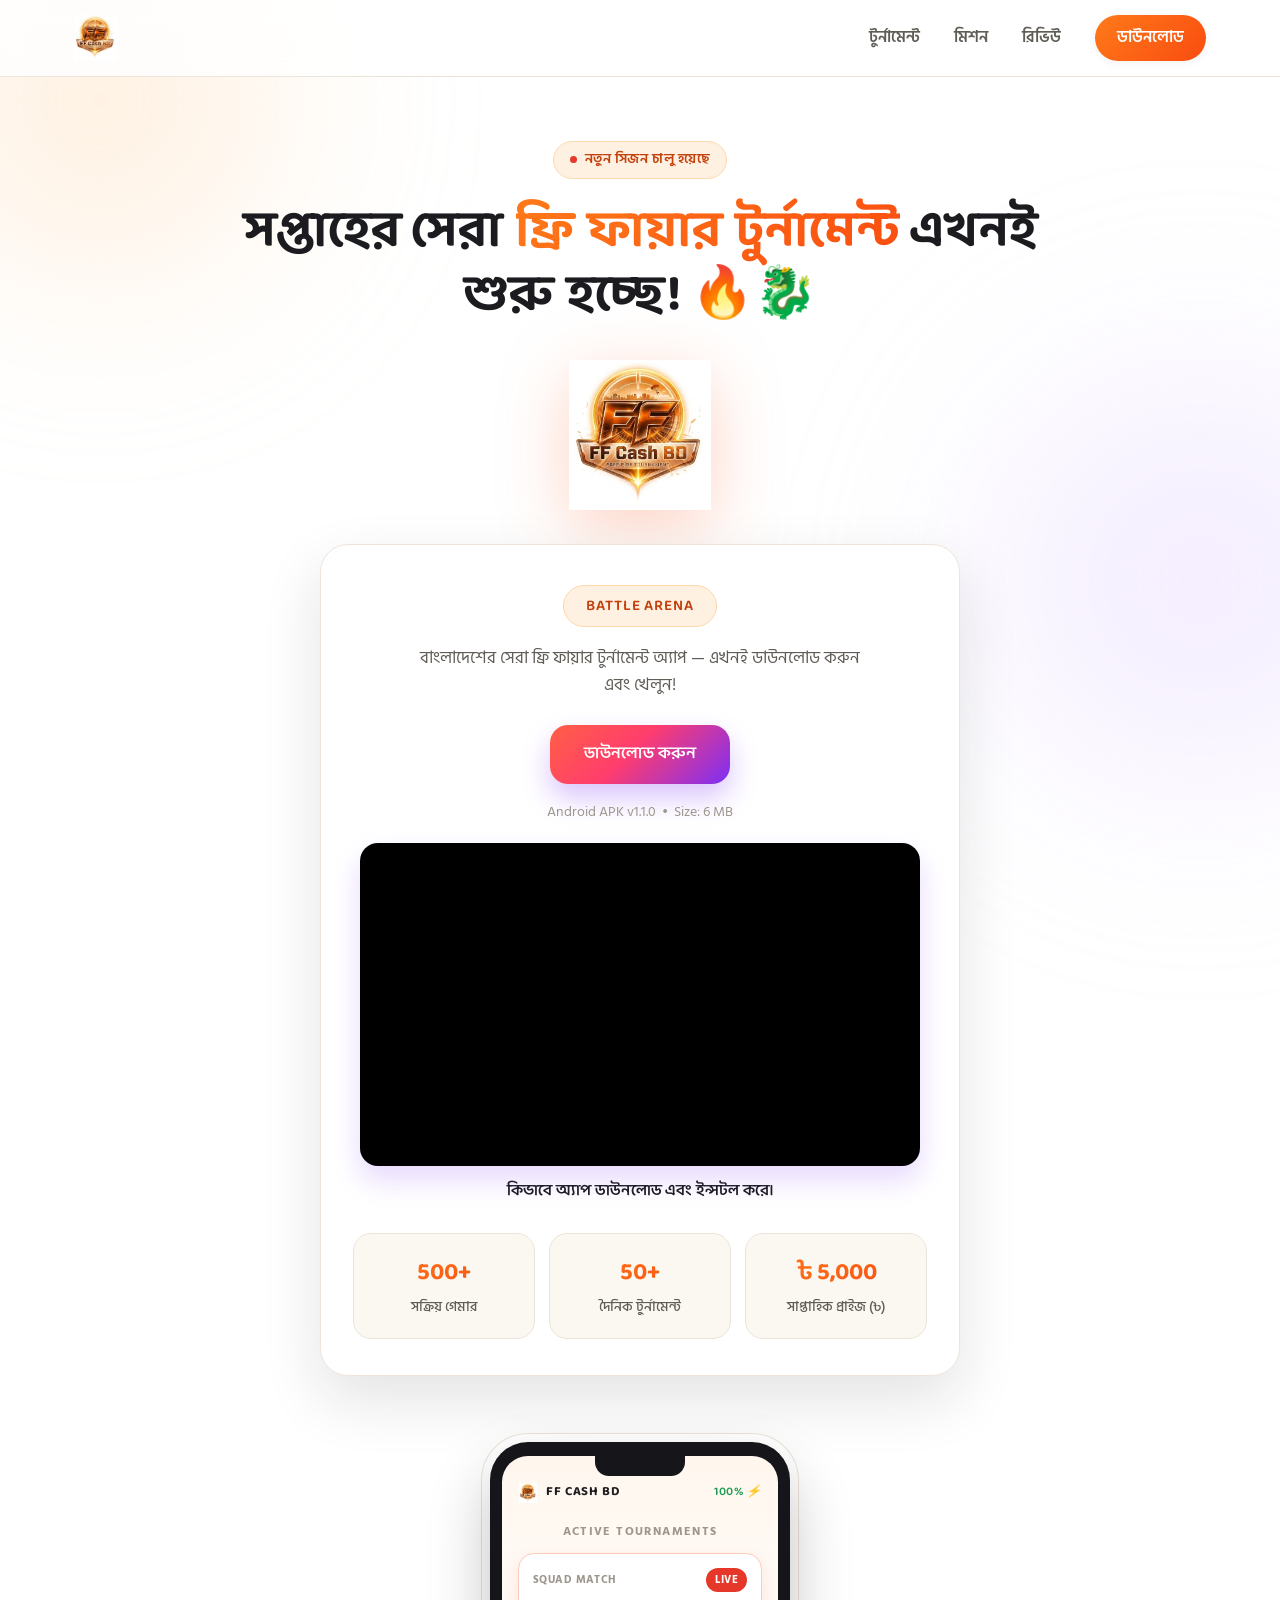
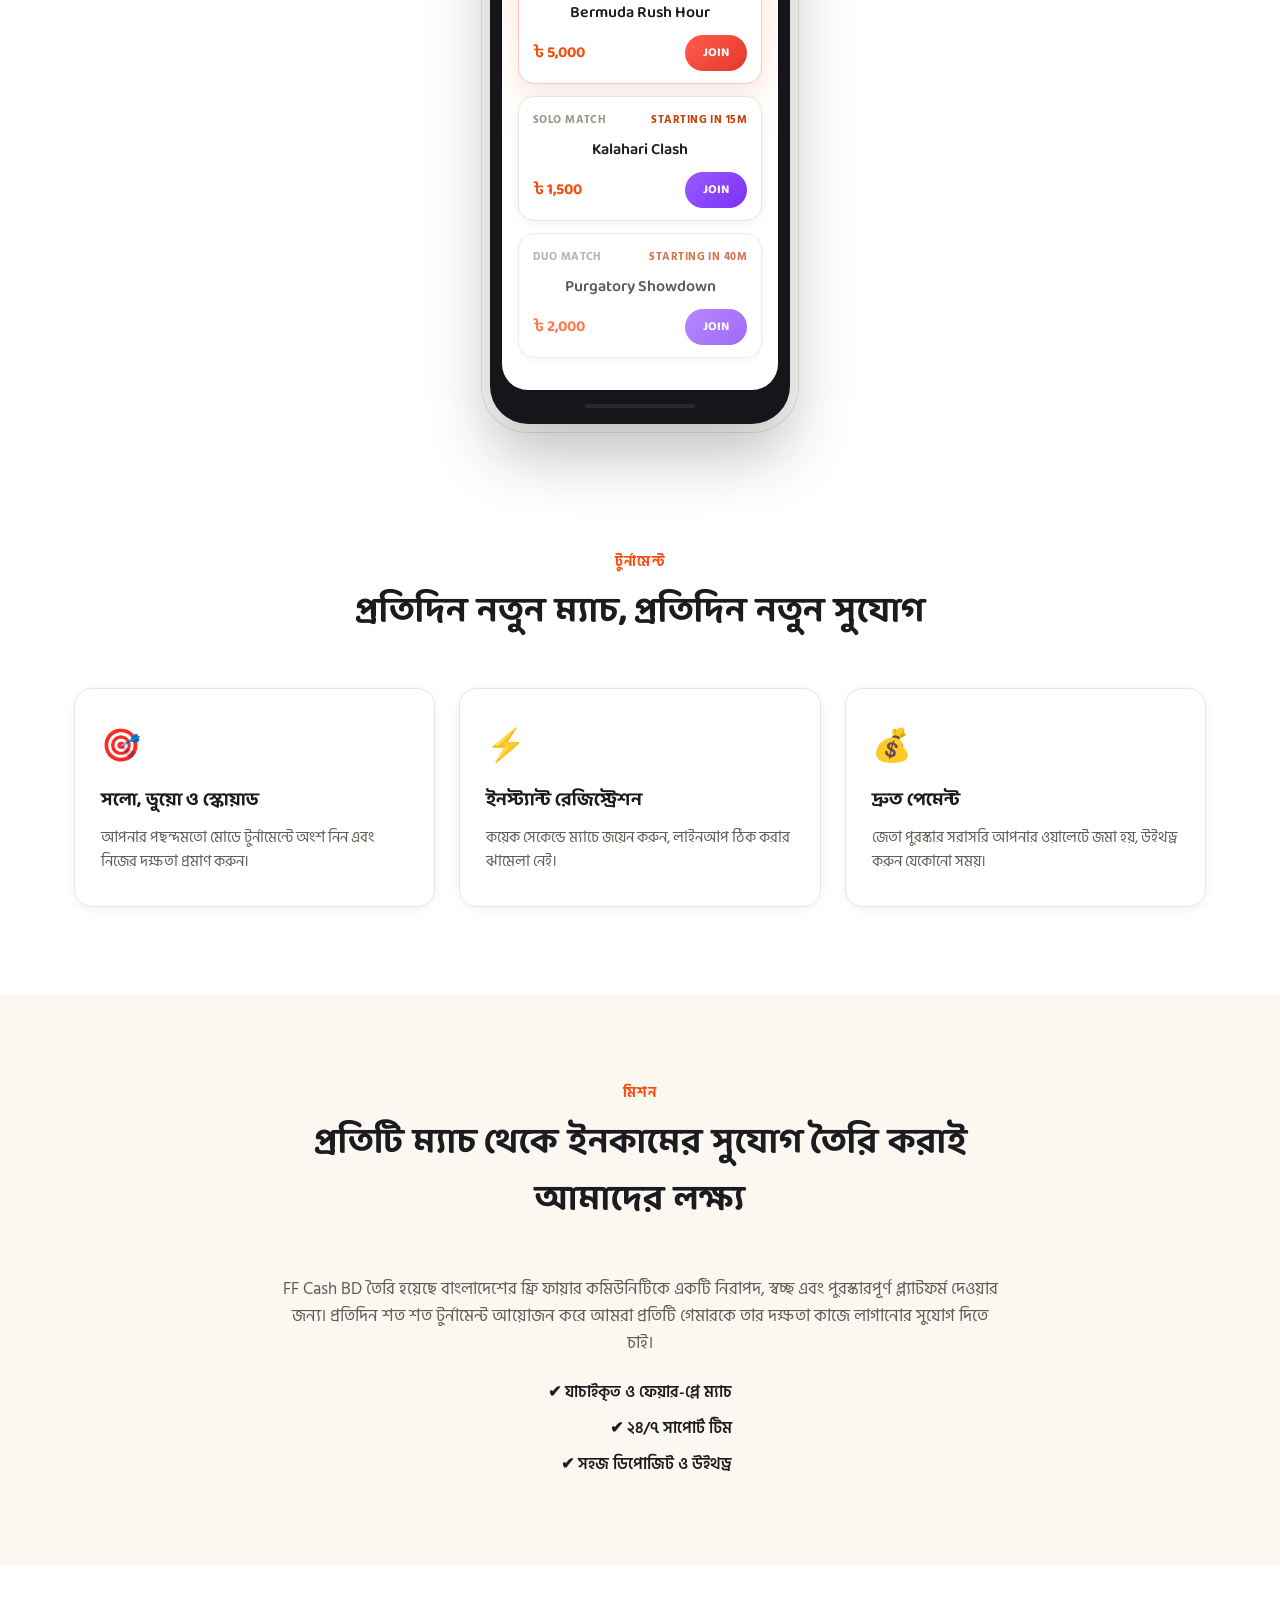
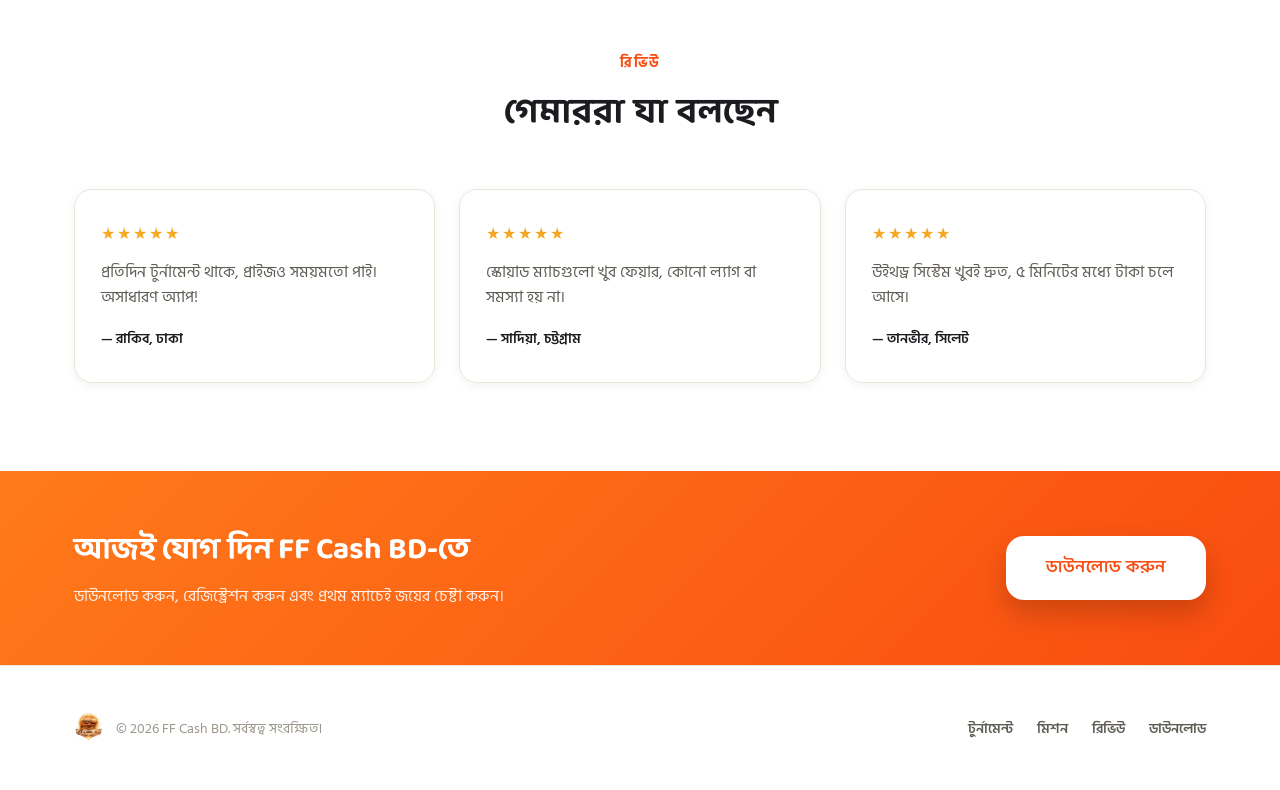
==== index.html @ da63310e "Text Edit.html" ====
<!DOCTYPE html>
<html lang="bn">
<head>
<meta charset="UTF-8">
<meta name="google-site-verification" content="4vV-IDZp1tij-gAdbcVoGgZsb4cz5sDtPAPfB9cniVU" />
<meta name="viewport" content="width=device-width, initial-scale=1.0">
<title>FF Cash BD — বাংলাদেশের সেরা ফ্রি ফায়ার টুর্নামেন্ট অ্যাপ</title>
<link rel="icon" type="image/png" href="assets/logo.png">
<link rel="preconnect" href="https://fonts.googleapis.com">
<link rel="preconnect" href="https://fonts.gstatic.com" crossorigin>
<link href="https://fonts.googleapis.com/css2?family=Baloo+Da+2:wght@500;600;700;800&family=Hind+Siliguri:wght@400;500;600;700&display=swap" rel="stylesheet">
<link rel="stylesheet" href="css/style.css">
</head>
<body>

<div class="bg-glow bg-glow--one" aria-hidden="true"></div>
<div class="bg-glow bg-glow--two" aria-hidden="true"></div>

<header class="topbar" id="topbar">
  <div class="container topbar__inner">
    <a href="#top" class="brand">
      <img src="assets/logo.png" alt="FF Cash BD" class="brand__logo">
    </a>
    <nav class="nav" id="nav">
      <a href="#tournaments">টুর্নামেন্ট</a>
      <a href="#mission">মিশন</a>
      <a href="#reviews">রিভিউ</a>
      <a href="#download" class="nav__cta">ডাউনলোড</a>
    </nav>
    <button class="nav-toggle" id="navToggle" aria-label="মেনু খুলুন" aria-expanded="false">
      <span></span><span></span><span></span>
    </button>
  </div>
</header>

<main id="top">

  <section class="hero" id="download">
    <div class="container hero__inner">

      <p class="hero__eyebrow" data-reveal>
        <span class="dot"></span> নতুন সিজন চালু হয়েছে
      </p>

      <h1 class="hero__title" data-reveal>
        সপ্তাহের সেরা <span class="hero__title-accent">ফ্রি ফায়ার টুর্নামেন্ট</span> এখনই শুরু হচ্ছে! <span class="hero__emoji">🔥🐉</span>
      </h1>

      <div class="hero__badge" data-reveal>
        <img src="assets/logo.png" alt="FF Cash BD লোগো" class="hero__logo-img">
      </div>

      <div class="panel" data-reveal>
        <span class="pill">BATTLE ARENA</span>

        <p class="panel__desc">
          বাংলাদেশের সেরা ফ্রি ফায়ার টুর্নামেন্ট অ্যাপ — এখনই ডাউনলোড করুন এবং খেলুন!
        </p>

        <div class="panel__actions">
          <a href="https://drive.usercontent.google.com/download?id=1YxsLt2ByOj4x9z3vLp5N_AjYodF7BhIC&export=download&confirm=t&uuid=4718a4e4-5a09-4995-98eb-5e61040ab45d" class="btn btn--primary" id="downloadBtn">
            <span>ডাউনলোড করুন</span>
          </a>
        </div>

        <p class="panel__meta">Android APK v1.1.0 &nbsp;•&nbsp; Size: 6 MB</p>

        <div class="video-embed" data-reveal>
          <div class="video-embed__frame">
            <iframe width="560" height="315" src="https://www.youtube.com/embed/FPsIouvYRio?si=17o-W5JmwryTpPdc" title="YouTube video player" frameborder="0" allow="accelerometer; autoplay; clipboard-write; encrypted-media; gyroscope; picture-in-picture; web-share" referrerpolicy="strict-origin-when-cross-origin" allowfullscreen></iframe>
          </div>
          <p class="video-embed__title">কিভাবে অ্যাপ ডাউনলোড এবং ইন্সটল করে।</p>
        </div>

        <div class="stats" id="stats">
          <div class="stat" data-count="500" data-suffix="+">
            <span class="stat__num">0</span>
            <span class="stat__label">সক্রিয় গেমার</span>
          </div>
          <div class="stat" data-count="50" data-suffix="+">
            <span class="stat__num">0</span>
            <span class="stat__label">দৈনিক টুর্নামেন্ট</span>
          </div>
          <div class="stat" data-count="5000" data-prefix="৳ ">
            <span class="stat__num">৳ 0</span>
            <span class="stat__label">সাপ্তাহিক প্রাইজ (৳)</span>
          </div>
        </div>
      </div>

      <div class="phone-wrap" data-reveal>
        <div class="phone">
          <div class="phone__notch"></div>
          <div class="phone__screen">
            <div class="phone__status">
              <img src="assets/logo.png" alt="" class="phone__status-logo">
              <span>FF CASH BD</span>
              <span class="phone__battery">100% <i>⚡</i></span>
            </div>

            <p class="phone__section-title">ACTIVE TOURNAMENTS</p>

            <div class="match-card match-card--live">
              <div class="match-card__top">
                <span class="tag">Squad Match</span>
                <span class="tag tag--live">LIVE</span>
              </div>
              <p class="match-card__name">Bermuda Rush Hour</p>
              <div class="match-card__bottom">
                <span class="prize">৳ 5,000</span>
                <button class="join join--red">JOIN</button>
              </div>
            </div>

            <div class="match-card">
              <div class="match-card__top">
                <span class="tag">Solo Match</span>
                <span class="tag tag--soon">Starting in 15m</span>
              </div>
              <p class="match-card__name">Kalahari Clash</p>
              <div class="match-card__bottom">
                <span class="prize">৳ 1,500</span>
                <button class="join join--purple">JOIN</button>
              </div>
            </div>

            <div class="match-card match-card--dim">
              <div class="match-card__top">
                <span class="tag">Duo Match</span>
                <span class="tag tag--soon">Starting in 40m</span>
              </div>
              <p class="match-card__name">Purgatory Showdown</p>
              <div class="match-card__bottom">
                <span class="prize">৳ 2,000</span>
                <button class="join join--purple">JOIN</button>
              </div>
            </div>
          </div>
          <div class="phone__home-bar"></div>
        </div>
      </div>

    </div>
  </section>

  <section class="section" id="tournaments">
    <div class="container">
      <p class="section__eyebrow">টুর্নামেন্ট</p>
      <h2 class="section__title">প্রতিদিন নতুন ম্যাচ, প্রতিদিন নতুন সুযোগ</h2>
      <div class="cards-grid">
        <div class="feature-card">
          <span class="feature-card__icon">🎯</span>
          <h3>সলো, ডুয়ো ও স্কোয়াড</h3>
          <p>আপনার পছন্দমতো মোডে টুর্নামেন্টে অংশ নিন এবং নিজের দক্ষতা প্রমাণ করুন।</p>
        </div>
        <div class="feature-card">
          <span class="feature-card__icon">⚡</span>
          <h3>ইনস্ট্যান্ট রেজিস্ট্রেশন</h3>
          <p>কয়েক সেকেন্ডে ম্যাচে জয়েন করুন, লাইনআপ ঠিক করার ঝামেলা নেই।</p>
        </div>
        <div class="feature-card">
          <span class="feature-card__icon">💰</span>
          <h3>দ্রুত পেমেন্ট</h3>
          <p>জেতা পুরস্কার সরাসরি আপনার ওয়ালেটে জমা হয়, উইথড্র করুন যেকোনো সময়।</p>
        </div>
      </div>
    </div>
  </section>

  <section class="section section--alt" id="mission">
    <div class="container mission">
      <div class="mission__text">
        <p class="section__eyebrow">মিশন</p>
        <h2 class="section__title">প্রতিটি ম্যাচ থেকে ইনকামের সুযোগ তৈরি করাই আমাদের লক্ষ্য</h2>
        <p class="mission__desc">
          FF Cash BD তৈরি হয়েছে বাংলাদেশের ফ্রি ফায়ার কমিউনিটিকে একটি নিরাপদ, স্বচ্ছ এবং পুরস্কারপূর্ণ প্ল্যাটফর্ম দেওয়ার জন্য।
          প্রতিদিন শত শত টুর্নামেন্ট আয়োজন করে আমরা প্রতিটি গেমারকে তার দক্ষতা কাজে লাগানোর সুযোগ দিতে চাই।
        </p>
        <ul class="mission__list">
          <li>✔ যাচাইকৃত ও ফেয়ার-প্লে ম্যাচ</li>
          <li>✔ ২৪/৭ সাপোর্ট টিম</li>
          <li>✔ সহজ ডিপোজিট ও উইথড্র</li>
        </ul>
      </div>
    </div>
  </section>

  <section class="section" id="reviews">
    <div class="container">
      <p class="section__eyebrow">রিভিউ</p>
      <h2 class="section__title">গেমাররা যা বলছেন</h2>
      <div class="cards-grid">
        <div class="review-card">
          <p class="review-card__stars">★★★★★</p>
          <p class="review-card__text">প্রতিদিন টুর্নামেন্ট থাকে, প্রাইজও সময়মতো পাই। অসাধারণ অ্যাপ!</p>
          <p class="review-card__name">— রাকিব, ঢাকা</p>
        </div>
        <div class="review-card">
          <p class="review-card__stars">★★★★★</p>
          <p class="review-card__text">স্কোয়াড ম্যাচগুলো খুব ফেয়ার, কোনো ল্যাগ বা সমস্যা হয় না।</p>
          <p class="review-card__name">— সাদিয়া, চট্টগ্রাম</p>
        </div>
        <div class="review-card">
          <p class="review-card__stars">★★★★★</p>
          <p class="review-card__text">উইথড্র সিস্টেম খুবই দ্রুত, ৫ মিনিটের মধ্যে টাকা চলে আসে।</p>
          <p class="review-card__name">— তানভীর, সিলেট</p>
        </div>
      </div>
    </div>
  </section>

  <section class="cta-band">
    <div class="container cta-band__inner">
      <div>
        <h2>আজই যোগ দিন FF Cash BD-তে</h2>
        <p>ডাউনলোড করুন, রেজিস্ট্রেশন করুন এবং প্রথম ম্যাচেই জয়ের চেষ্টা করুন।</p>
      </div>
      <a href="#" class="btn btn--primary btn--lg">ডাউনলোড করুন</a>
    </div>
  </section>

</main>

<footer class="footer">
  <div class="container footer__inner">
    <div class="footer__brand">
      <img src="assets/logo.png" alt="FF Cash BD" class="footer__logo">
      <p>© <span id="year"></span> FF Cash BD. সর্বস্বত্ব সংরক্ষিত।</p>
    </div>
    <nav class="footer__nav">
      <a href="#tournaments">টুর্নামেন্ট</a>
      <a href="#mission">মিশন</a>
      <a href="#reviews">রিভিউ</a>
      <a href="#download">ডাউনলোড</a>
    </nav>
  </div>
</footer>

<div class="toast" id="toast"></div>

<script src="js/script.js"></script>
</body>
</html>
---- css/style.css ----
/* =========================================================
   FF Cash BD — Landing Page
   Design tokens
========================================================= */
:root{
  --bg:            #FFFFFF;
  --bg-alt:        #FBF7F1;
  --panel:         #FFFFFF;
  --panel-border:  #ECE4D8;

  --ink:           #1C1B1F;
  --ink-soft:      #605C56;
  --ink-faint:     #9C968C;

  --flame-1:       #FF7A1A;
  --flame-2:       #F94C10;
  --grad-cta:      linear-gradient(135deg, #FF5F45 0%, #FF3D6E 45%, #7B2FF7 100%);
  --grad-flame:    linear-gradient(135deg, var(--flame-1), var(--flame-2));

  --amber-bg:      #FFF1E1;
  --amber-ink:     #C2410C;
  --amber-border:  #FFD7AC;

  --red:           #E5372A;
  --purple:        #7B2FF7;
  --green:         #1F9D55;

  --shadow-sm:     0 2px 10px rgba(28,27,31,0.06);
  --shadow-md:     0 12px 30px rgba(28,27,31,0.08);
  --shadow-lg:     0 24px 60px rgba(28,27,31,0.12);

  --radius-sm:     10px;
  --radius-md:     18px;
  --radius-lg:     28px;
  --radius-pill:   999px;

  --font-display:  'Baloo Da 2', 'Hind Siliguri', sans-serif;
  --font-body:     'Hind Siliguri', sans-serif;

  --container:     1180px;
}

*, *::before, *::after{ box-sizing:border-box; }
html{ scroll-behavior:smooth; }
body{
  margin:0;
  background:var(--bg);
  color:var(--ink);
  font-family:var(--font-body);
  line-height:1.6;
  -webkit-font-smoothing:antialiased;
  overflow-x:hidden;
}
img{ max-width:100%; display:block; }
a{ color:inherit; text-decoration:none; }
ul{ list-style:none; margin:0; padding:0; }
button{ font:inherit; cursor:pointer; border:none; background:none; }

.container{
  max-width:var(--container);
  margin:0 auto;
  padding:0 24px;
}

@media (prefers-reduced-motion: reduce){
  *{ animation-duration:0.01ms !important; animation-iteration-count:1 !important; transition-duration:0.01ms !important; scroll-behavior:auto !important; }
}

/* =========================================================
   Ambient glow blobs
========================================================= */
.bg-glow{
  position:fixed;
  border-radius:50%;
  filter:blur(90px);
  z-index:0;
  pointer-events:none;
  opacity:0.55;
}
.bg-glow--one{
  width:520px; height:520px;
  top:-160px; left:-160px;
  background:radial-gradient(circle, #FFD9B0 0%, rgba(255,217,176,0) 70%);
}
.bg-glow--two{
  width:600px; height:600px;
  top:280px; right:-220px;
  background:radial-gradient(circle, #E3D2FF 0%, rgba(227,210,255,0) 70%);
}

/* =========================================================
   Topbar
========================================================= */
.topbar{
  position:sticky;
  top:0;
  z-index:50;
  background:rgba(255,255,255,0.82);
  backdrop-filter:blur(14px);
  -webkit-backdrop-filter:blur(14px);
  border-bottom:1px solid var(--panel-border);
}
.topbar__inner{
  display:flex;
  align-items:center;
  justify-content:space-between;
  height:76px;
}
.brand{ display:flex; align-items:center; gap:10px; }
.brand__logo{ height:46px; width:auto; }

.nav{
  display:flex;
  align-items:center;
  gap:34px;
  font-weight:600;
  font-size:0.98rem;
}
.nav a{ color:var(--ink-soft); transition:color .2s ease; position:relative; }
.nav a:hover{ color:var(--ink); }
.nav__cta{
  color:#fff !important;
  background:var(--grad-flame);
  padding:10px 22px;
  border-radius:var(--radius-pill);
  box-shadow:var(--shadow-sm);
}
.nav__cta:hover{ filter:brightness(1.05); }

.nav-toggle{
  display:none;
  flex-direction:column;
  gap:5px;
  padding:8px;
}
.nav-toggle span{
  width:24px; height:2.5px;
  background:var(--ink);
  border-radius:2px;
  transition:transform .25s ease, opacity .25s ease;
}

/* =========================================================
   Hero
========================================================= */
.hero{
  position:relative;
  z-index:1;
  padding:64px 0 40px;
  text-align:center;
}
.hero__inner{ display:flex; flex-direction:column; align-items:center; }

.hero__eyebrow{
  display:inline-flex;
  align-items:center;
  gap:8px;
  font-weight:600;
  font-size:0.85rem;
  letter-spacing:0.04em;
  color:var(--amber-ink);
  background:var(--amber-bg);
  border:1px solid var(--amber-border);
  padding:7px 16px;
  border-radius:var(--radius-pill);
  margin:0 0 22px;
}
.hero__eyebrow .dot{
  width:7px; height:7px; border-radius:50%;
  background:var(--red);
  box-shadow:0 0 0 0 rgba(229,55,42,0.5);
  animation:pulseDot 1.8s infinite;
}
@keyframes pulseDot{
  0%{ box-shadow:0 0 0 0 rgba(229,55,42,0.45); }
  70%{ box-shadow:0 0 0 8px rgba(229,55,42,0); }
  100%{ box-shadow:0 0 0 0 rgba(229,55,42,0); }
}

.hero__title{
  font-family:var(--font-display);
  font-weight:700;
  font-size:clamp(1.9rem, 4.2vw, 3.15rem);
  line-height:1.28;
  max-width:880px;
  margin:0 0 30px;
  color:var(--ink);
}
.hero__title-accent{
  background:var(--grad-flame);
  -webkit-background-clip:text;
  background-clip:text;
  color:transparent;
}
.hero__emoji{ display:inline-block; }

.hero__badge{ margin-bottom:34px; }
.hero__logo-img{
  height:150px;
  width:150px;
  object-fit:contain;
  filter:drop-shadow(0 18px 34px rgba(249,76,16,0.25));
  animation:floatY 5s ease-in-out infinite;
}
@keyframes floatY{
  0%, 100%{ transform:translateY(0); }
  50%{ transform:translateY(-10px); }
}

/* Panel / Battle Arena card */
.panel{
  width:100%;
  max-width:640px;
  background:var(--panel);
  border:1px solid var(--panel-border);
  border-radius:var(--radius-lg);
  box-shadow:var(--shadow-lg);
  padding:40px 32px 36px;
  margin-bottom:56px;
}
.pill{
  display:inline-block;
  font-family:var(--font-display);
  font-weight:600;
  font-size:0.95rem;
  letter-spacing:0.06em;
  color:var(--amber-ink);
  background:var(--amber-bg);
  border:1px solid var(--amber-border);
  padding:8px 22px;
  border-radius:var(--radius-pill);
  margin-bottom:18px;
}
.panel__desc{
  font-size:1.05rem;
  color:var(--ink-soft);
  max-width:460px;
  margin:0 auto 26px;
}
.panel__actions{
  display:flex;
  gap:14px;
  justify-content:center;
  flex-wrap:wrap;
  margin-bottom:16px;
}
.btn{
  display:inline-flex;
  align-items:center;
  justify-content:center;
  font-family:var(--font-display);
  font-weight:600;
  font-size:1.05rem;
  padding:16px 34px;
  border-radius:var(--radius-md);
  transition:transform .18s ease, box-shadow .18s ease, filter .18s ease;
}
.btn--primary{
  color:#fff;
  background:var(--grad-cta);
  box-shadow:0 14px 28px rgba(123,47,247,0.28);
}
.btn--primary:hover{ transform:translateY(-2px); filter:brightness(1.04); }
.btn--ghost{
  color:var(--ink);
  background:var(--bg-alt);
  border:1px solid var(--panel-border);
}
.btn--ghost:hover{ background:#F3ECE1; transform:translateY(-2px); }
.btn--lg{ padding:18px 40px; font-size:1.1rem; }

.panel__meta{
  font-size:0.9rem;
  color:var(--ink-faint);
  margin:0 0 20px;
}

.video-embed{
  margin:0 0 30px;
}
.video-embed__frame{
  position:relative;
  width:100%;
  max-width:560px;
  margin:0 auto;
  padding-top:56.25%; /* 16:9 aspect ratio */
  border-radius:var(--radius-md);
  overflow:hidden;
  box-shadow:0 14px 28px rgba(123,47,247,0.18);
  background:#000;
}
.video-embed__frame iframe{
  position:absolute;
  top:0;
  left:0;
  width:100%;
  height:100%;
  border:0;
}
.video-embed__title{
  margin:12px 0 0;
  font-family:var(--font-display);
  font-weight:600;
  font-size:1rem;
  color:var(--ink);
  text-align:center;
}

.stats{
  display:grid;
  grid-template-columns:repeat(3, 1fr);
  gap:14px;
}
.stat{
  background:var(--bg-alt);
  border:1px solid var(--panel-border);
  border-radius:var(--radius-md);
  padding:20px 10px;
}
.stat__num{
  display:block;
  font-family:var(--font-display);
  font-weight:700;
  font-size:1.5rem;
  background:var(--grad-flame);
  -webkit-background-clip:text;
  background-clip:text;
  color:transparent;
}
.stat__label{
  display:block;
  margin-top:4px;
  font-size:0.85rem;
  color:var(--ink-soft);
  font-weight:500;
}

/* =========================================================
   Phone mockup
========================================================= */
.phone-wrap{ position:relative; padding-top:10px; }
.phone{
  position:relative;
  width:300px;
  background:#16151A;
  border-radius:38px;
  padding:14px 12px;
  box-shadow:0 30px 60px rgba(28,27,31,0.28), 0 0 0 8px #fff, 0 0 0 9px var(--panel-border);
  animation:floatY 6s ease-in-out infinite;
}
.phone__notch{
  width:90px; height:20px;
  background:#16151A;
  border-radius:0 0 14px 14px;
  margin:0 auto -20px;
  position:relative;
  z-index:2;
}
.phone__screen{
  background:linear-gradient(180deg, #FFF7EE 0%, #FFFFFF 55%);
  border-radius:26px;
  padding:26px 16px 20px;
  min-height:420px;
}
.phone__status{
  display:flex;
  align-items:center;
  gap:8px;
  font-family:var(--font-display);
  font-weight:700;
  font-size:0.8rem;
  letter-spacing:0.05em;
  color:var(--ink);
  margin-bottom:20px;
}
.phone__status-logo{ height:20px; width:20px; object-fit:contain; }
.phone__battery{ margin-left:auto; font-weight:600; color:var(--green); font-size:0.75rem; }

.phone__section-title{
  font-size:0.72rem;
  font-weight:700;
  letter-spacing:0.12em;
  color:var(--ink-faint);
  margin:0 0 12px;
}

.match-card{
  background:#fff;
  border:1px solid var(--panel-border);
  border-radius:16px;
  padding:14px 14px 12px;
  margin-bottom:12px;
  box-shadow:var(--shadow-sm);
}
.match-card--live{ border-color:#FFC9BE; box-shadow:0 8px 20px rgba(229,55,42,0.12); }
.match-card--dim{ opacity:0.72; }

.match-card__top{
  display:flex;
  align-items:center;
  justify-content:space-between;
  margin-bottom:8px;
}
.tag{
  font-size:0.68rem;
  font-weight:700;
  color:var(--ink-faint);
  text-transform:uppercase;
  letter-spacing:0.04em;
}
.tag--live{
  color:#fff;
  background:var(--red);
  padding:3px 9px;
  border-radius:var(--radius-pill);
  animation:pulseDot 1.8s infinite;
}
.tag--soon{ color:var(--amber-ink); }

.match-card__name{
  font-family:var(--font-display);
  font-weight:600;
  font-size:1rem;
  margin:0 0 10px;
  color:var(--ink);
}
.match-card__bottom{
  display:flex;
  align-items:center;
  justify-content:space-between;
}
.prize{
  font-family:var(--font-display);
  font-weight:700;
  color:var(--flame-2);
  font-size:0.98rem;
}
.join{
  font-family:var(--font-display);
  font-weight:700;
  font-size:0.78rem;
  color:#fff;
  padding:8px 18px;
  border-radius:var(--radius-pill);
  transition:transform .15s ease;
}
.join--red{ background:linear-gradient(135deg,#FF5C4D,#E5372A); }
.join--purple{ background:linear-gradient(135deg,#9A5CFF,#7B2FF7); }
.join:hover{ transform:scale(1.05); }
.join:active{ transform:scale(0.96); }

.phone__home-bar{
  width:110px; height:4px;
  background:#2A2930;
  border-radius:2px;
  margin:14px auto 2px;
}

/* =========================================================
   Sections
========================================================= */
.section{ position:relative; z-index:1; padding:88px 0; }
.section--alt{ background:var(--bg-alt); }
.section__eyebrow{
  font-weight:700;
  font-size:0.85rem;
  letter-spacing:0.1em;
  text-transform:uppercase;
  color:var(--flame-2);
  margin:0 0 10px;
  text-align:center;
}
.section__title{
  font-family:var(--font-display);
  font-weight:700;
  font-size:clamp(1.5rem, 3vw, 2.2rem);
  text-align:center;
  max-width:760px;
  margin:0 auto 48px;
  color:var(--ink);
}

.cards-grid{
  display:grid;
  grid-template-columns:repeat(3, 1fr);
  gap:24px;
}
.feature-card, .review-card{
  background:var(--panel);
  border:1px solid var(--panel-border);
  border-radius:var(--radius-md);
  padding:32px 26px;
  box-shadow:var(--shadow-sm);
  transition:transform .2s ease, box-shadow .2s ease;
}
.feature-card:hover, .review-card:hover{
  transform:translateY(-4px);
  box-shadow:var(--shadow-md);
}
.feature-card__icon{ font-size:2rem; display:block; margin-bottom:14px; }
.feature-card h3{
  font-family:var(--font-display);
  font-size:1.15rem;
  margin:0 0 10px;
}
.feature-card p{ color:var(--ink-soft); margin:0; font-size:0.95rem; }

.review-card__stars{ color:#F5A623; letter-spacing:2px; margin:0 0 12px; }
.review-card__text{ color:var(--ink-soft); margin:0 0 16px; }
.review-card__name{ font-weight:600; margin:0; font-size:0.9rem; }

/* Mission */
.mission{ display:flex; justify-content:center; }
.mission__text{ max-width:720px; text-align:center; }
.mission__desc{ color:var(--ink-soft); font-size:1.05rem; margin-bottom:24px; }
.mission__list{
  display:inline-flex;
  flex-direction:column;
  gap:10px;
  text-align:right;
  font-weight:600;
  color:var(--ink);
}

/* CTA band */
.cta-band{
  position:relative; z-index:1;
  background:var(--grad-flame);
  padding:56px 0;
}
.cta-band__inner{
  display:flex;
  align-items:center;
  justify-content:space-between;
  gap:24px;
  flex-wrap:wrap;
}
.cta-band h2{
  font-family:var(--font-display);
  color:#fff;
  font-size:clamp(1.3rem, 2.6vw, 1.9rem);
  margin:0 0 8px;
}
.cta-band p{ color:rgba(255,255,255,0.9); margin:0; }
.cta-band .btn--primary{
  background:#fff;
  color:var(--flame-2);
  box-shadow:0 14px 28px rgba(0,0,0,0.18);
}
.cta-band .btn--primary:hover{ filter:none; background:#FFF6EE; }

/* Footer */
.footer{
  position:relative; z-index:1;
  padding:36px 0;
  border-top:1px solid var(--panel-border);
}
.footer__inner{
  display:flex;
  align-items:center;
  justify-content:space-between;
  gap:20px;
  flex-wrap:wrap;
}
.footer__brand{ display:flex; align-items:center; gap:12px; color:var(--ink-faint); font-size:0.9rem; }
.footer__logo{ height:32px; }
.footer__nav{ display:flex; gap:24px; font-weight:600; font-size:0.9rem; }
.footer__nav a{ color:var(--ink-soft); }
.footer__nav a:hover{ color:var(--ink); }

/* Toast */
.toast{
  position:fixed;
  left:50%;
  bottom:28px;
  transform:translate(-50%, 20px);
  background:var(--ink);
  color:#fff;
  padding:13px 24px;
  border-radius:var(--radius-pill);
  font-weight:600;
  font-size:0.92rem;
  opacity:0;
  pointer-events:none;
  transition:opacity .25s ease, transform .25s ease;
  z-index:100;
  box-shadow:var(--shadow-lg);
}
.toast.is-visible{ opacity:1; transform:translate(-50%, 0); }

/* Reveal-on-scroll */
[data-reveal]{
  opacity:0;
  transform:translateY(18px);
  transition:opacity .6s ease, transform .6s ease;
}
[data-reveal].is-visible{ opacity:1; transform:translateY(0); }

/* =========================================================
   Responsive
========================================================= */
@media (max-width: 900px){
  .cards-grid{ grid-template-columns:1fr; }
}

@media (max-width: 760px){
  .nav{
    position:absolute;
    top:76px; left:0; right:0;
    background:#fff;
    border-bottom:1px solid var(--panel-border);
    flex-direction:column;
    align-items:flex-start;
    gap:0;
    padding:8px 24px 18px;
    box-shadow:var(--shadow-md);
    transform:translateY(-8px);
    opacity:0;
    pointer-events:none;
    transition:opacity .2s ease, transform .2s ease;
  }
  .nav.is-open{ transform:translateY(0); opacity:1; pointer-events:auto; }
  .nav a{ width:100%; padding:12px 0; border-bottom:1px solid #F2EDE4; }
  .nav a:last-child{ border-bottom:none; }
  .nav__cta{ text-align:center; margin-top:8px; }
  .nav-toggle{ display:flex; }

  .hero{ padding:40px 0 24px; }
  .panel{ padding:30px 20px 26px; }
  .stats{ grid-template-columns:1fr; }
  .phone{ width:260px; }
  .cta-band__inner{ text-align:center; justify-content:center; }
}
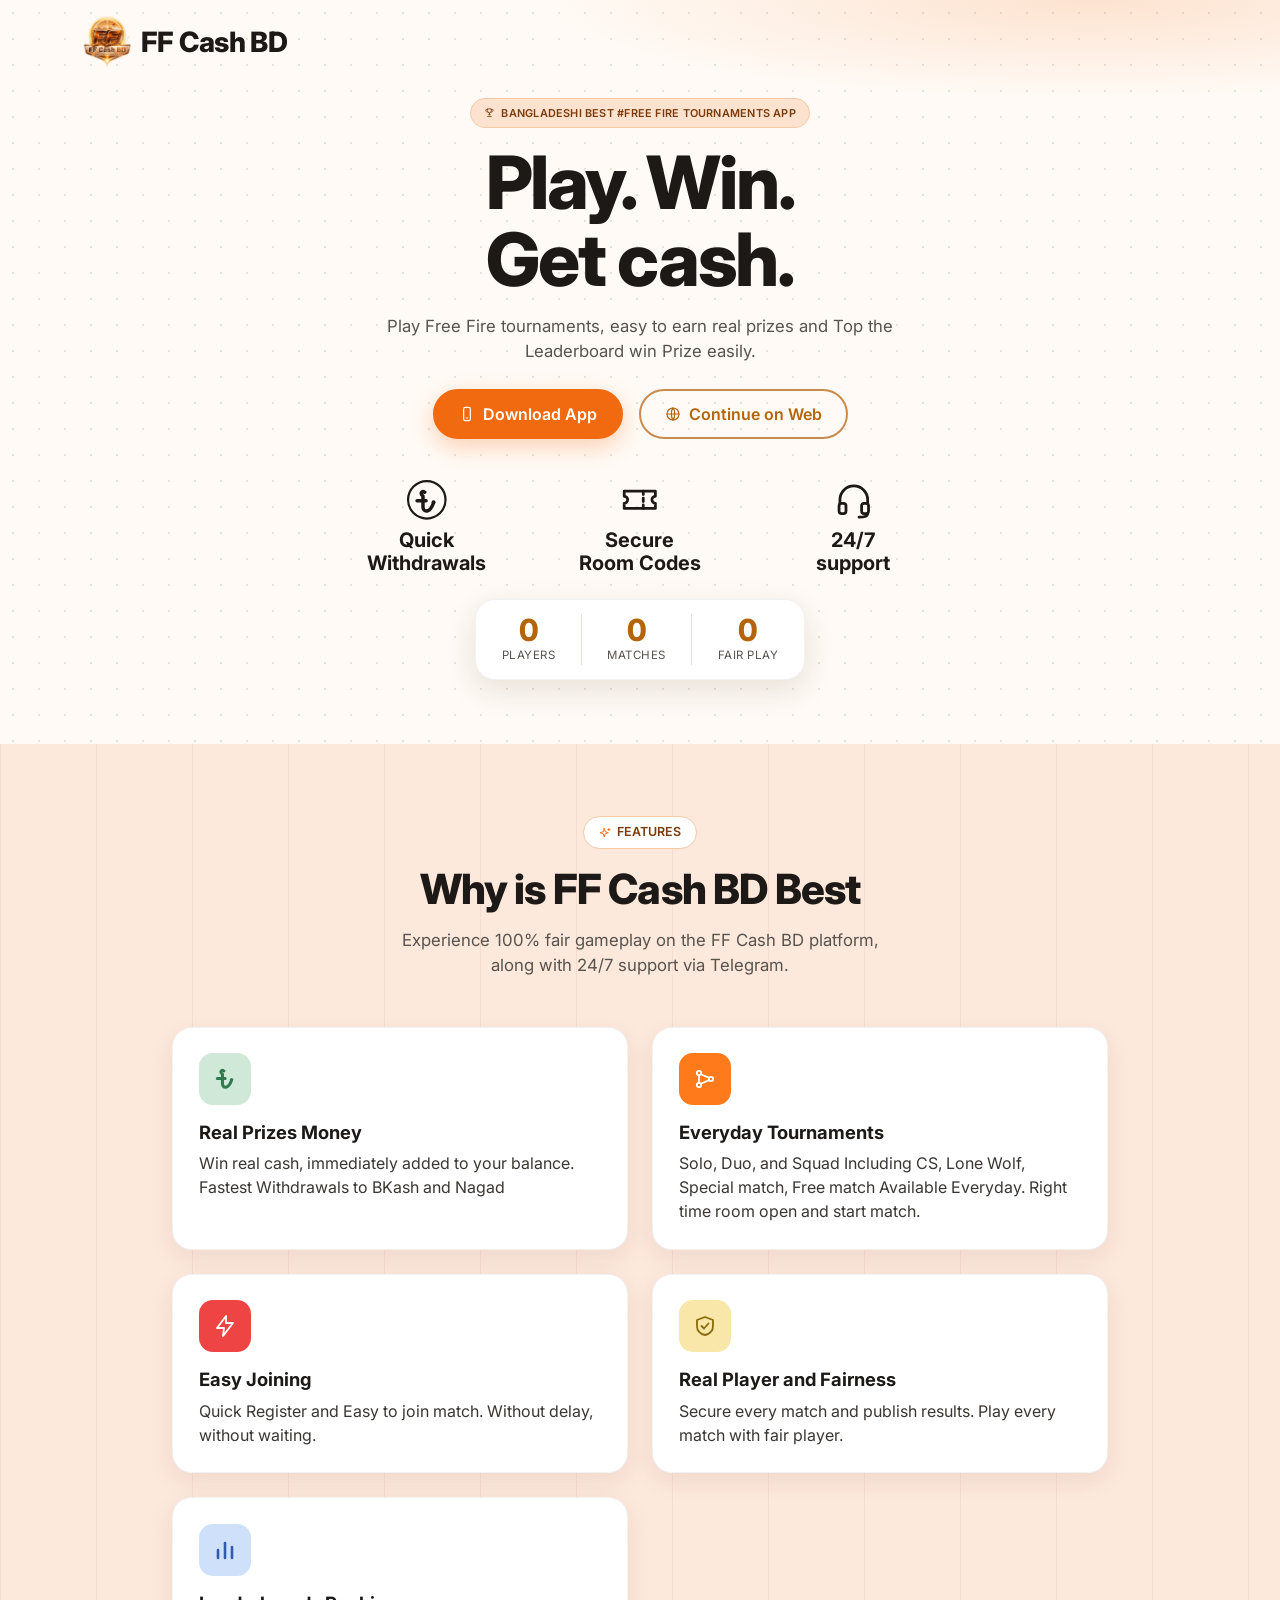
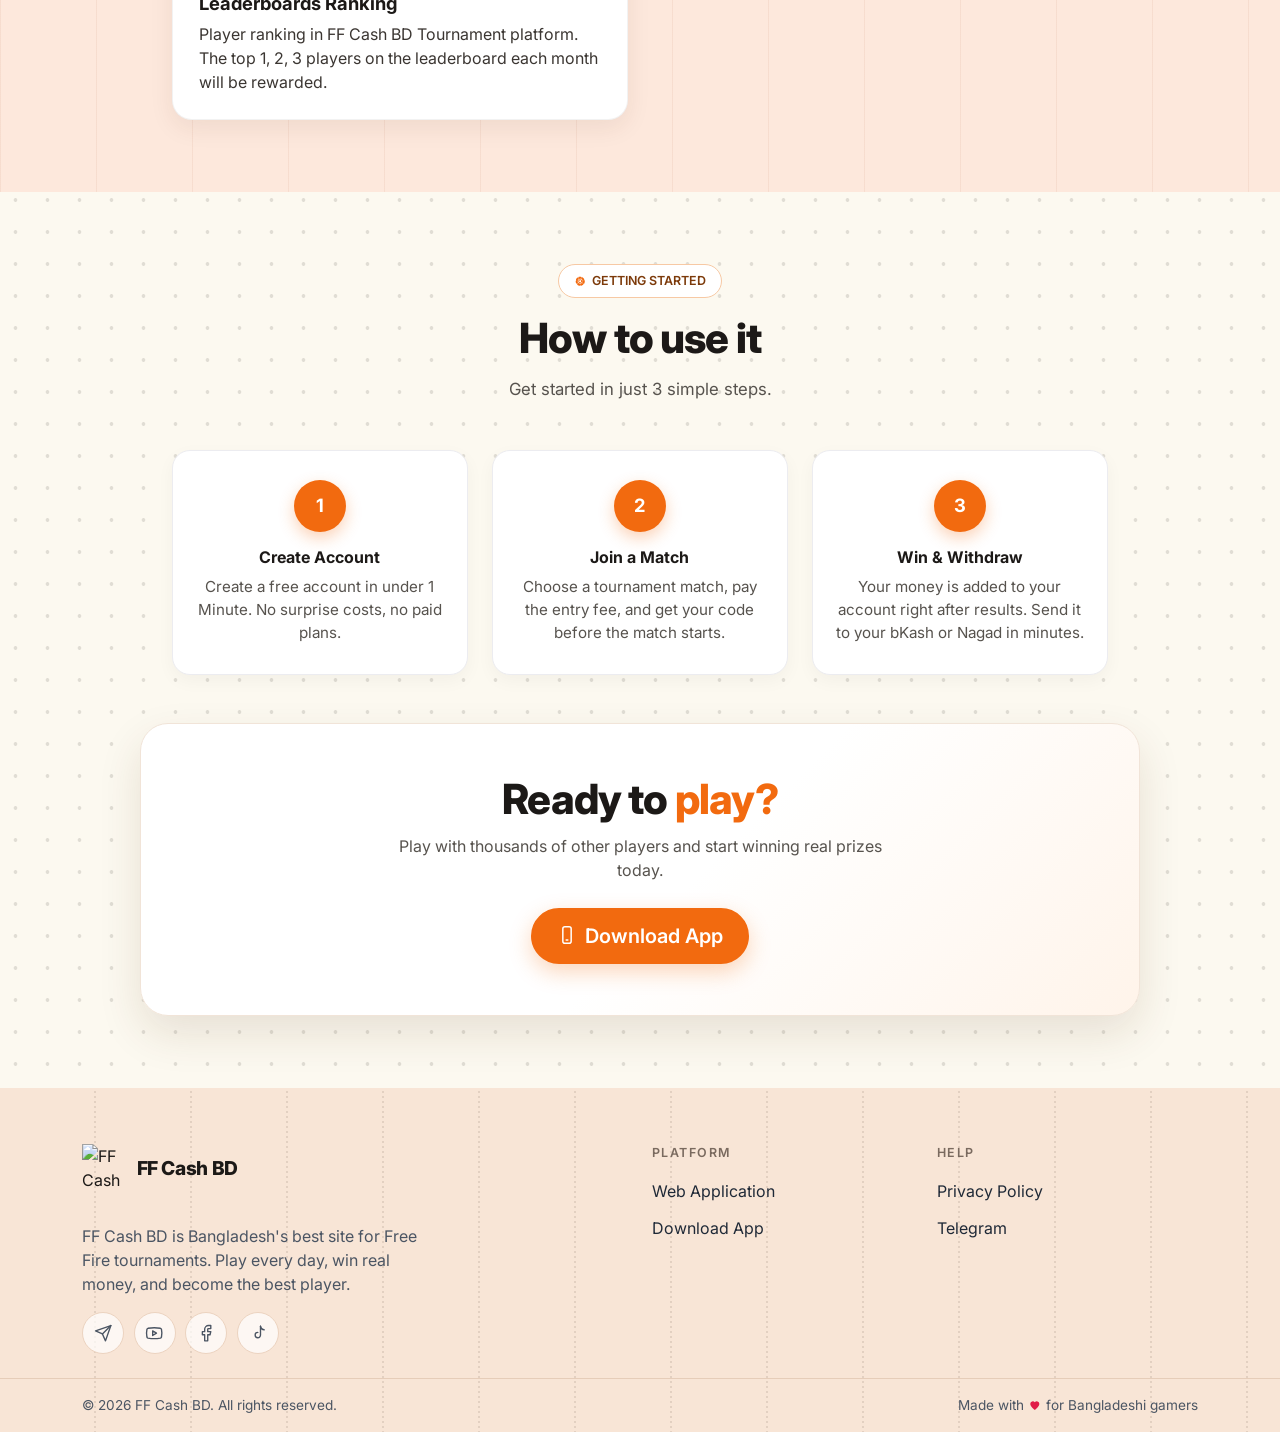
==== commit 5ff05907: "Update index.html" ====
--- a/index.html
+++ b/index.html
@@ -1,243 +1,230 @@
 <!DOCTYPE html>
-<html lang="bn">
+<html lang="en">
 <head>
-<meta charset="UTF-8">
-<meta name="google-site-verification" content="4vV-IDZp1tij-gAdbcVoGgZsb4cz5sDtPAPfB9cniVU" />
-<meta name="viewport" content="width=device-width, initial-scale=1.0">
-<title>FF Cash BD — বাংলাদেশের সেরা ফ্রি ফায়ার টুর্নামেন্ট অ্যাপ</title>
-<link rel="icon" type="image/png" href="assets/logo.png">
-<link rel="preconnect" href="https://fonts.googleapis.com">
-<link rel="preconnect" href="https://fonts.gstatic.com" crossorigin>
-<link href="https://fonts.googleapis.com/css2?family=Baloo+Da+2:wght@500;600;700;800&family=Hind+Siliguri:wght@400;500;600;700&display=swap" rel="stylesheet">
-<link rel="stylesheet" href="css/style.css">
+  <meta charset="UTF-8">
+  <meta name="viewport" content="width=device-width, initial-scale=1">
+  <title>FF Cash BD – Bangladeshi Best Free Fire Tournaments App</title>
+  <meta name="description" content="Play Free Fire tournaments, win real cash prizes and top the leaderboard. Fast bKash and Nagad withdrawals, 24/7 support.">
+  <link rel="icon" type="image/png" href="assets/img/favicon.webp">
+
+  <!-- External: Google Font + Bootstrap 5 -->
+  <link rel="preconnect" href="https://fonts.googleapis.com">
+  <link rel="preconnect" href="https://fonts.gstatic.com" crossorigin>
+  <link href="https://fonts.googleapis.com/css2?family=Inter:wght@400;500;600;700;800&display=swap" rel="stylesheet">
+  <link href="https://cdn.jsdelivr.net/npm/bootstrap@5.3.3/dist/css/bootstrap.min.css" rel="stylesheet">
+
+  <!-- Project stylesheet -->
+  <link href="assets/css/style.css" rel="stylesheet">
 </head>
 <body>
 
-<div class="bg-glow bg-glow--one" aria-hidden="true"></div>
-<div class="bg-glow bg-glow--two" aria-hidden="true"></div>
-
-<header class="topbar" id="topbar">
-  <div class="container topbar__inner">
-    <a href="#top" class="brand">
-      <img src="assets/logo.png" alt="FF Cash BD" class="brand__logo">
-    </a>
-    <nav class="nav" id="nav">
-      <a href="#tournaments">টুর্নামেন্ট</a>
-      <a href="#mission">মিশন</a>
-      <a href="#reviews">রিভিউ</a>
-      <a href="#download" class="nav__cta">ডাউনলোড</a>
-    </nav>
-    <button class="nav-toggle" id="navToggle" aria-label="মেনু খুলুন" aria-expanded="false">
-      <span></span><span></span><span></span>
-    </button>
-  </div>
-</header>
-
-<main id="top">
-
-  <section class="hero" id="download">
-    <div class="container hero__inner">
-
-      <p class="hero__eyebrow" data-reveal>
-        <span class="dot"></span> নতুন সিজন চালু হয়েছে
-      </p>
-
-      <h1 class="hero__title" data-reveal>
-        সপ্তাহের সেরা <span class="hero__title-accent">ফ্রি ফায়ার টুর্নামেন্ট</span> এখনই শুরু হচ্ছে! <span class="hero__emoji">🔥🐉</span>
-      </h1>
-
-      <div class="hero__badge" data-reveal>
-        <img src="assets/logo.png" alt="FF Cash BD লোগো" class="hero__logo-img">
-      </div>
-
-      <div class="panel" data-reveal>
-        <span class="pill">BATTLE ARENA</span>
-
-        <p class="panel__desc">
-          বাংলাদেশের সেরা ফ্রি ফায়ার টুর্নামেন্ট অ্যাপ — এখনই ডাউনলোড করুন এবং খেলুন!
-        </p>
-
-        <div class="panel__actions">
-          <a href="https://drive.usercontent.google.com/download?id=1YxsLt2ByOj4x9z3vLp5N_AjYodF7BhIC&export=download&confirm=t&uuid=4718a4e4-5a09-4995-98eb-5e61040ab45d" class="btn btn--primary" id="downloadBtn">
-            <span>ডাউনলোড করুন</span>
+  <!-- Inline SVG icon sprite (no icon font needed, so every icon always renders) -->
+  <svg width="0" height="0" style="position:absolute" aria-hidden="true" focusable="false">
+    <symbol id="i-trophy" viewBox="0 0 24 24"><path d="M8 4h8v5a4 4 0 0 1-8 0z"/><path d="M8 6H4v2a3 3 0 0 0 4 3"/><path d="M16 6h4v2a3 3 0 0 1-4 3"/><path d="M12 13v4M8 21h8M10 17h4"/></symbol>
+    <symbol id="i-phone" viewBox="0 0 24 24"><rect x="7" y="2" width="10" height="20" rx="2.5"/><path d="M11 18h2"/></symbol>
+    <symbol id="i-globe" viewBox="0 0 24 24"><circle cx="12" cy="12" r="9"/><path d="M3 12h18"/><path d="M12 3c3.2 3.2 3.2 14.8 0 18-3.2-3.2-3.2-14.8 0-18z"/></symbol>
+    <symbol id="i-coin" viewBox="0 0 24 24"><circle cx="12" cy="12" r="10.8" stroke-width="1.3"/><g stroke-width="2"><path d="M10.8 7.6C9.2 6.6 7.8 8.2 9.8 9.8V16C9.8 19.4 13.8 19.8 15.8 14"/><path d="M6.4 12.6h5.2"/></g><circle cx="15.9" cy="13.4" r="1.15" fill="currentColor" stroke="none"/></symbol>
+    <symbol id="i-ticket" viewBox="0 0 24 24"><path d="M3 7h18v3a2 2 0 0 0 0 4v3H3v-3a2 2 0 0 0 0-4z"/><path d="M14 7v10" stroke-dasharray="2 2"/></symbol>
+    <symbol id="i-headset" viewBox="0 0 24 24"><path d="M4 14v-2a8 8 0 0 1 16 0v2"/><rect x="3.5" y="14" width="4" height="6" rx="1.5"/><rect x="16.5" y="14" width="4" height="6" rx="1.5"/><path d="M20 20c0 1.5-2 2-5 2"/></symbol>
+    <symbol id="i-sparkles" viewBox="0 0 24 24"><path d="M10 3l2 6 6 2-6 2-2 6-2-6-6-2 6-2z"/><path d="M19 3v4M17 5h4"/></symbol>
+    <symbol id="i-cash" viewBox="4.5 5 14 16"><g stroke-width="2"><path d="M10.8 7.6C9.2 6.6 7.8 8.2 9.8 9.8V16C9.8 19.4 13.8 19.8 15.8 14"/><path d="M6.4 12.6h5.2"/></g><circle cx="15.9" cy="13.4" r="1.15" fill="currentColor" stroke="none"/></symbol>
+    <symbol id="i-diagram" viewBox="0 0 24 24"><circle cx="6" cy="6" r="2.2"/><circle cx="18" cy="12" r="2.2"/><circle cx="6" cy="18" r="2.2"/><path d="M6 8.2v7.6"/><path d="M7.9 7.2l8.2 3.7"/><path d="M7.9 16.8l8.2-3.7"/></symbol>
+    <symbol id="i-bolt" viewBox="0 0 24 24"><path d="M13 2L4 14h7l-1 8 10-13h-7z"/></symbol>
+    <symbol id="i-shield" viewBox="0 0 24 24"><path d="M12 3l8 3v6c0 5-3.5 8-8 9-4.5-1-8-4-8-9V6z"/><path d="M8.5 12l2.5 2.5 4.5-5"/></symbol>
+    <symbol id="i-chart" viewBox="0 0 24 24"><path d="M5 20v-8M12 20V5M19 20V9" stroke-width="2.6"/></symbol>
+    <symbol id="i-gear" viewBox="0 0 24 24"><circle cx="12" cy="12" r="3"/><circle cx="12" cy="12" r="7.2" stroke-width="3.2" stroke-dasharray="3.1 3.1"/><circle cx="12" cy="12" r="5.6" stroke-width="1.6"/></symbol>
+    <symbol id="i-heart" viewBox="0 0 24 24"><path d="M12 21s-8-5.5-8-11a4.5 4.5 0 0 1 8-2.5A4.5 4.5 0 0 1 20 10c0 5.5-8 11-8 11z" fill="currentColor" stroke="none"/></symbol>
+    <!-- Social -->
+    <symbol id="i-telegram" viewBox="0 0 24 24"><path d="M22 2L11 13"/><path d="M22 2l-7 20-4-9-9-4z"/></symbol>
+    <symbol id="i-youtube" viewBox="0 0 24 24"><path d="M2.5 17a24.1 24.1 0 0 1 0-10 2 2 0 0 1 1.4-1.4 49.6 49.6 0 0 1 16.2 0A2 2 0 0 1 21.5 7a24.1 24.1 0 0 1 0 10 2 2 0 0 1-1.4 1.4 49.6 49.6 0 0 1-16.2 0A2 2 0 0 1 2.5 17z"/><path d="M10 15l5-3-5-3z"/></symbol>
+    <symbol id="i-facebook" viewBox="0 0 24 24"><path d="M18 2h-3a5 5 0 0 0-5 5v3H7v4h3v8h4v-8h3l1-4h-4V7a1 1 0 0 1 1-1h3z"/></symbol>
+    <symbol id="i-tiktok" viewBox="0 0 24 24"><path d="M15 3v11.5a3.5 3.5 0 1 1-3.5-3.5"/><path d="M15 3c.4 2.6 2.2 4.4 5 4.6"/></symbol>
+  </svg>
+
+  <!-- ============ 1. TOP (light) ============ -->
+  <header class="hero pb-5" id="top">
+    <div class="container py-3">
+      <a class="brand" href="#top" aria-label="FF Cash BD home">
+        <img class="brand-logo" src="assets/img/logo.webp" alt="FF Cash BD logo" width="49" height="52">
+        <span class="brand-name">FF Cash BD</span>
+      </a>
+    </div>
+
+    <div class="container text-center pt-2 pb-3">
+      <span class="pill-badge"><svg class="ico" aria-hidden="true"><use href="#i-trophy"/></svg> BANGLADESHI BEST #FREE FIRE TOURNAMENTS APP</span>
+      <h1 class="hero-title">Play. Win.<br>Get cash.</h1>
+      <p class="hero-sub mx-auto">Play Free Fire tournaments, easy to earn real prizes and Top the Leaderboard win Prize easily.</p>
+
+      <div class="d-flex flex-wrap justify-content-center gap-3 mt-4">
+        <a href="#" class="btn btn-ff"><svg class="ico me-2" aria-hidden="true"><use href="#i-phone"/></svg>Download App</a>
+        <a href="#" class="btn btn-ff-outline"><svg class="ico me-2" aria-hidden="true"><use href="#i-globe"/></svg>Continue on Web</a>
+      </div>
+
+      <div class="row g-3 justify-content-center mt-4 mx-auto" style="max-width:640px">
+        <div class="col-4 hero-perk">
+          <svg class="ico" aria-hidden="true"><use href="#i-coin"/></svg>
+          <h2>Quick<br>Withdrawals</h2>
+        </div>
+        <div class="col-4 hero-perk">
+          <svg class="ico" aria-hidden="true"><use href="#i-ticket"/></svg>
+          <h2>Secure<br>Room Codes</h2>
+        </div>
+        <div class="col-4 hero-perk">
+          <svg class="ico" aria-hidden="true"><use href="#i-headset"/></svg>
+          <h2>24/7<br>support</h2>
+        </div>
+      </div>
+
+      <div class="stats-card mt-4" role="group" aria-label="Platform statistics">
+        <div class="stat">
+          <div class="stat-num"><span class="count" data-target="92466" data-suffix="+">0</span></div>
+          <div class="stat-label">Players</div>
+        </div>
+        <div class="stat">
+          <div class="stat-num"><span class="count" data-target="43370" data-suffix="+">0</span></div>
+          <div class="stat-label">Matches</div>
+        </div>
+        <div class="stat">
+          <div class="stat-num"><span class="count" data-target="100" data-suffix="%">0</span></div>
+          <div class="stat-label">Fair Play</div>
+        </div>
+      </div>
+    </div>
+  </header>
+
+  <!-- ============ 2. FEATURES (deep) ============ -->
+  <section class="features py-5" id="features">
+    <div class="container py-4">
+      <div class="text-center mb-5">
+        <span class="section-pill"><svg class="ico" aria-hidden="true"><use href="#i-sparkles"/></svg> FEATURES</span>
+        <h2 class="section-title">Why is FF Cash BD Best</h2>
+        <p class="section-sub">Experience 100% fair gameplay on the FF Cash BD platform, along with 24/7 support via Telegram.</p>
+      </div>
+
+      <div class="row g-4 mx-auto" style="max-width:960px">
+        <div class="col-md-6">
+          <article class="ff-card">
+            <div class="icon-box ic-green"><svg class="ico" aria-hidden="true"><use href="#i-cash"/></svg></div>
+            <h3>Real Prizes Money</h3>
+            <p>Win real cash, immediately added to your balance. Fastest Withdrawals to BKash and Nagad</p>
+          </article>
+        </div>
+        <div class="col-md-6">
+          <article class="ff-card">
+            <div class="icon-box ic-orange"><svg class="ico" aria-hidden="true"><use href="#i-diagram"/></svg></div>
+            <h3>Everyday Tournaments</h3>
+            <p>Solo, Duo, and Squad Including CS, Lone Wolf, Special match, Free match Available Everyday. Right time room open and start match.</p>
+          </article>
+        </div>
+        <div class="col-md-6">
+          <article class="ff-card">
+            <div class="icon-box ic-red"><svg class="ico" aria-hidden="true"><use href="#i-bolt"/></svg></div>
+            <h3>Easy Joining</h3>
+            <p>Quick Register and Easy to join match. Without delay, without waiting.</p>
+          </article>
+        </div>
+        <div class="col-md-6">
+          <article class="ff-card">
+            <div class="icon-box ic-yellow"><svg class="ico" aria-hidden="true"><use href="#i-shield"/></svg></div>
+            <h3>Real Player and Fairness</h3>
+            <p>Secure every match and publish results. Play every match with fair player.</p>
+          </article>
+        </div>
+        <div class="col-md-6">
+          <article class="ff-card">
+            <div class="icon-box ic-blue"><svg class="ico" aria-hidden="true"><use href="#i-chart"/></svg></div>
+            <h3>Leaderboards Ranking</h3>
+            <p>Player ranking in FF Cash BD Tournament platform. The top 1, 2, 3 players on the leaderboard each month will be rewarded.</p>
+          </article>
+        </div>
+      </div>
+    </div>
+  </section>
+
+  <!-- ============ 3. GETTING STARTED (light) ============ -->
+  <section class="steps py-5" id="how-it-works">
+    <div class="container py-4">
+      <div class="text-center mb-5">
+        <span class="section-pill"><svg class="ico" aria-hidden="true"><use href="#i-gear"/></svg> GETTING STARTED</span>
+        <h2 class="section-title">How to use it</h2>
+        <p class="section-sub">Get started in just 3 simple steps.</p>
+      </div>
+
+      <div class="row g-3 g-lg-4 mx-auto" style="max-width:960px">
+        <div class="col-md-4">
+          <div class="step-card">
+            <div class="step-num">1</div>
+            <h3>Create Account</h3>
+            <p>Create a free account in under 1 Minute. No surprise costs, no paid plans.</p>
+          </div>
+        </div>
+        <div class="col-md-4">
+          <div class="step-card">
+            <div class="step-num">2</div>
+            <h3>Join a Match</h3>
+            <p>Choose a tournament match, pay the entry fee, and get your code before the match starts.</p>
+          </div>
+        </div>
+        <div class="col-md-4">
+          <div class="step-card">
+            <div class="step-num">3</div>
+            <h3>Win &amp; Withdraw</h3>
+            <p>Your money is added to your account right after results. Send it to your bKash or Nagad in minutes.</p>
+          </div>
+        </div>
+      </div>
+
+      <div class="cta-card mt-5 mx-auto" style="max-width:1000px">
+        <h2>Ready to <span>play?</span></h2>
+        <p>Play with thousands of other players and start winning real prizes today.</p>
+        <a href="#" class="btn btn-ff btn-lg"><svg class="ico me-2" aria-hidden="true"><use href="#i-phone"/></svg>Download App</a>
+      </div>
+    </div>
+  </section>
+
+  <!-- ============ 4. FOOTER (deep) ============ -->
+  <footer class="site-footer pt-5">
+    <div class="container pt-2">
+      <div class="row g-4">
+        <div class="col-lg-5">
+          <a class="brand brand-sm mb-3" href="#top" aria-label="FF Cash BD home">
+            <img class="brand-logo" src="assets/img/logo.png" alt="FF Cash BD logo" width="45" height="48">
+            <span class="brand-name">FF Cash BD</span>
           </a>
-        </div>
-
-        <p class="panel__meta">Android APK v1.1.0 &nbsp;•&nbsp; Size: 6 MB</p>
-
-        <div class="video-embed" data-reveal>
-          <div class="video-embed__frame">
-            <iframe width="560" height="315" src="https://www.youtube.com/embed/FPsIouvYRio?si=17o-W5JmwryTpPdc" title="YouTube video player" frameborder="0" allow="accelerometer; autoplay; clipboard-write; encrypted-media; gyroscope; picture-in-picture; web-share" referrerpolicy="strict-origin-when-cross-origin" allowfullscreen></iframe>
-          </div>
-          <p class="video-embed__title">কিভাবে অ্যাপ ডাউনলোড এবং ইন্সটল করে।</p>
-        </div>
-
-        <div class="stats" id="stats">
-          <div class="stat" data-count="500" data-suffix="+">
-            <span class="stat__num">0</span>
-            <span class="stat__label">সক্রিয় গেমার</span>
-          </div>
-          <div class="stat" data-count="50" data-suffix="+">
-            <span class="stat__num">0</span>
-            <span class="stat__label">দৈনিক টুর্নামেন্ট</span>
-          </div>
-          <div class="stat" data-count="5000" data-prefix="৳ ">
-            <span class="stat__num">৳ 0</span>
-            <span class="stat__label">সাপ্তাহিক প্রাইজ (৳)</span>
-          </div>
-        </div>
-      </div>
-
-      <div class="phone-wrap" data-reveal>
-        <div class="phone">
-          <div class="phone__notch"></div>
-          <div class="phone__screen">
-            <div class="phone__status">
-              <img src="assets/logo.png" alt="" class="phone__status-logo">
-              <span>FF CASH BD</span>
-              <span class="phone__battery">100% <i>⚡</i></span>
-            </div>
-
-            <p class="phone__section-title">ACTIVE TOURNAMENTS</p>
-
-            <div class="match-card match-card--live">
-              <div class="match-card__top">
-                <span class="tag">Squad Match</span>
-                <span class="tag tag--live">LIVE</span>
-              </div>
-              <p class="match-card__name">Bermuda Rush Hour</p>
-              <div class="match-card__bottom">
-                <span class="prize">৳ 5,000</span>
-                <button class="join join--red">JOIN</button>
-              </div>
-            </div>
-
-            <div class="match-card">
-              <div class="match-card__top">
-                <span class="tag">Solo Match</span>
-                <span class="tag tag--soon">Starting in 15m</span>
-              </div>
-              <p class="match-card__name">Kalahari Clash</p>
-              <div class="match-card__bottom">
-                <span class="prize">৳ 1,500</span>
-                <button class="join join--purple">JOIN</button>
-              </div>
-            </div>
-
-            <div class="match-card match-card--dim">
-              <div class="match-card__top">
-                <span class="tag">Duo Match</span>
-                <span class="tag tag--soon">Starting in 40m</span>
-              </div>
-              <p class="match-card__name">Purgatory Showdown</p>
-              <div class="match-card__bottom">
-                <span class="prize">৳ 2,000</span>
-                <button class="join join--purple">JOIN</button>
-              </div>
-            </div>
-          </div>
-          <div class="phone__home-bar"></div>
-        </div>
-      </div>
-
-    </div>
-  </section>
-
-  <section class="section" id="tournaments">
-    <div class="container">
-      <p class="section__eyebrow">টুর্নামেন্ট</p>
-      <h2 class="section__title">প্রতিদিন নতুন ম্যাচ, প্রতিদিন নতুন সুযোগ</h2>
-      <div class="cards-grid">
-        <div class="feature-card">
-          <span class="feature-card__icon">🎯</span>
-          <h3>সলো, ডুয়ো ও স্কোয়াড</h3>
-          <p>আপনার পছন্দমতো মোডে টুর্নামেন্টে অংশ নিন এবং নিজের দক্ষতা প্রমাণ করুন।</p>
-        </div>
-        <div class="feature-card">
-          <span class="feature-card__icon">⚡</span>
-          <h3>ইনস্ট্যান্ট রেজিস্ট্রেশন</h3>
-          <p>কয়েক সেকেন্ডে ম্যাচে জয়েন করুন, লাইনআপ ঠিক করার ঝামেলা নেই।</p>
-        </div>
-        <div class="feature-card">
-          <span class="feature-card__icon">💰</span>
-          <h3>দ্রুত পেমেন্ট</h3>
-          <p>জেতা পুরস্কার সরাসরি আপনার ওয়ালেটে জমা হয়, উইথড্র করুন যেকোনো সময়।</p>
-        </div>
-      </div>
-    </div>
-  </section>
-
-  <section class="section section--alt" id="mission">
-    <div class="container mission">
-      <div class="mission__text">
-        <p class="section__eyebrow">মিশন</p>
-        <h2 class="section__title">প্রতিটি ম্যাচ থেকে ইনকামের সুযোগ তৈরি করাই আমাদের লক্ষ্য</h2>
-        <p class="mission__desc">
-          FF Cash BD তৈরি হয়েছে বাংলাদেশের ফ্রি ফায়ার কমিউনিটিকে একটি নিরাপদ, স্বচ্ছ এবং পুরস্কারপূর্ণ প্ল্যাটফর্ম দেওয়ার জন্য।
-          প্রতিদিন শত শত টুর্নামেন্ট আয়োজন করে আমরা প্রতিটি গেমারকে তার দক্ষতা কাজে লাগানোর সুযোগ দিতে চাই।
-        </p>
-        <ul class="mission__list">
-          <li>✔ যাচাইকৃত ও ফেয়ার-প্লে ম্যাচ</li>
-          <li>✔ ২৪/৭ সাপোর্ট টিম</li>
-          <li>✔ সহজ ডিপোজিট ও উইথড্র</li>
-        </ul>
-      </div>
-    </div>
-  </section>
-
-  <section class="section" id="reviews">
-    <div class="container">
-      <p class="section__eyebrow">রিভিউ</p>
-      <h2 class="section__title">গেমাররা যা বলছেন</h2>
-      <div class="cards-grid">
-        <div class="review-card">
-          <p class="review-card__stars">★★★★★</p>
-          <p class="review-card__text">প্রতিদিন টুর্নামেন্ট থাকে, প্রাইজও সময়মতো পাই। অসাধারণ অ্যাপ!</p>
-          <p class="review-card__name">— রাকিব, ঢাকা</p>
-        </div>
-        <div class="review-card">
-          <p class="review-card__stars">★★★★★</p>
-          <p class="review-card__text">স্কোয়াড ম্যাচগুলো খুব ফেয়ার, কোনো ল্যাগ বা সমস্যা হয় না।</p>
-          <p class="review-card__name">— সাদিয়া, চট্টগ্রাম</p>
-        </div>
-        <div class="review-card">
-          <p class="review-card__stars">★★★★★</p>
-          <p class="review-card__text">উইথড্র সিস্টেম খুবই দ্রুত, ৫ মিনিটের মধ্যে টাকা চলে আসে।</p>
-          <p class="review-card__name">— তানভীর, সিলেট</p>
-        </div>
-      </div>
-    </div>
-  </section>
-
-  <section class="cta-band">
-    <div class="container cta-band__inner">
-      <div>
-        <h2>আজই যোগ দিন FF Cash BD-তে</h2>
-        <p>ডাউনলোড করুন, রেজিস্ট্রেশন করুন এবং প্রথম ম্যাচেই জয়ের চেষ্টা করুন।</p>
-      </div>
-      <a href="#" class="btn btn--primary btn--lg">ডাউনলোড করুন</a>
-    </div>
-  </section>
-
-</main>
-
-<footer class="footer">
-  <div class="container footer__inner">
-    <div class="footer__brand">
-      <img src="assets/logo.png" alt="FF Cash BD" class="footer__logo">
-      <p>© <span id="year"></span> FF Cash BD. সর্বস্বত্ব সংরক্ষিত।</p>
-    </div>
-    <nav class="footer__nav">
-      <a href="#tournaments">টুর্নামেন্ট</a>
-      <a href="#mission">মিশন</a>
-      <a href="#reviews">রিভিউ</a>
-      <a href="#download">ডাউনলোড</a>
-    </nav>
-  </div>
-</footer>
-
-<div class="toast" id="toast"></div>
-
-<script src="js/script.js"></script>
+          <p class="mt-3">FF Cash BD is Bangladesh's best site for Free Fire tournaments. Play every day, win real money, and become the best player.</p>
+          <div class="social mt-3">
+            <a href="#" aria-label="Telegram"><svg class="ico" aria-hidden="true"><use href="#i-telegram"/></svg></a>
+            <a href="https://m.youtube.com/@ffcashbd" aria-label="YouTube"><svg class="ico" aria-hidden="true"><use href="#i-youtube"/></svg></a>
+            <a href="#" aria-label="Facebook"><svg class="ico" aria-hidden="true"><use href="#i-facebook"/></svg></a>
+            <a href="#" aria-label="TikTok"><svg class="ico" aria-hidden="true"><use href="#i-tiktok"/></svg></a>
+          </div>
+        </div>
+        <div class="col-6 col-lg-3 offset-lg-1">
+          <div class="foot-head">Platform</div>
+          <ul>
+            <li><a href="#">Web Application</a></li>
+            <li><a href="#">Download App</a></li>
+          </ul>
+        </div>
+        <div class="col-6 col-lg-3 col-xl-2">
+          <div class="foot-head">Help</div>
+          <ul>
+            <li><a href="#">Privacy Policy</a></li>
+            <li><a href="#">Telegram</a></li>
+          </ul>
+        </div>
+      </div>
+    </div>
+    <div class="foot-bar mt-4 py-3">
+      <div class="container d-flex flex-wrap justify-content-between gap-2">
+        <span>&copy; <span id="year">2026</span> FF Cash BD. All rights reserved.</span>
+        <span>Made with <svg class="ico heart" aria-hidden="true"><use href="#i-heart"/></svg> for Bangladeshi gamers</span>
+      </div>
+    </div>
+  </footer>
+
+  <!-- External: Bootstrap 5 JS bundle + project script -->
+  <script src="https://cdn.jsdelivr.net/npm/bootstrap@5.3.3/dist/js/bootstrap.bundle.min.js"></script>
+  <script src="assets/js/main.js"></script>
 </body>
 </html>
--- a/assets/css/style.css
+++ b/assets/css/style.css
@@ -0,0 +1,190 @@
+:root {
+  --ff-orange: #f26a0f;
+  --ff-orange-dark: #d85a06;
+  --ff-ink: #1c1917;
+  --ff-muted: #57534e;
+  --ff-gold: #b4650b;
+  --ff-light: #fffaf5;
+  --ff-deep: #fde8dc;
+  --ff-footer: #eceef3;
+}
+
+html { scroll-behavior: smooth; }
+body {
+  font-family: 'Inter', system-ui, -apple-system, 'Segoe UI', Roboto, sans-serif;
+  color: var(--ff-ink);
+  background: #fff;
+  -webkit-font-smoothing: antialiased;
+}
+a:focus-visible, button:focus-visible { outline: 3px solid var(--ff-orange); outline-offset: 3px; }
+
+/* ---------- Icons (inline SVG sprite) ---------- */
+.ico {
+  width: 1em; height: 1em; flex: none;
+  fill: none; stroke: currentColor; stroke-width: 1.8;
+  stroke-linecap: round; stroke-linejoin: round;
+  vertical-align: -.125em;
+}
+.ico-fill { fill: currentColor; stroke: none; }
+
+/* ---------- Logo ---------- */
+.brand { display: inline-flex; align-items: center; gap: .6rem; text-decoration: none; color: var(--ff-ink); }
+.brand-logo { height: 52px; width: auto; flex: none; display: block; }
+.brand-name { font-weight: 800; font-size: 1.75rem; letter-spacing: -.02em; }
+.brand-sm .brand-logo { height: 48px; }
+.brand-sm .brand-name { font-size: 1.2rem; }
+
+/* ---------- 1. TOP (light) ---------- */
+.hero {
+  background-color: var(--ff-light);
+  background-image: radial-gradient(rgba(120, 100, 80, .16) 1.2px, transparent 1.2px);
+  background-size: 26px 26px;
+  position: relative; overflow: hidden;
+}
+.hero::before {
+  content: ""; position: absolute; inset: 0 0 auto 0; height: 140px;
+  background: radial-gradient(60% 100% at 85% 0%, rgba(242, 106, 15, .16), transparent 70%);
+  pointer-events: none;
+}
+.hero .container { position: relative; }
+.pill-badge {
+  display: inline-flex; align-items: center; gap: .4rem;
+  background: #fde3cf; color: #7c3a0a; border: 1px solid #f7c9a4;
+  font-size: .68rem; font-weight: 600; letter-spacing: .02em;
+  padding: .35rem .8rem; border-radius: 999px;
+}
+.hero-title {
+  font-weight: 800; letter-spacing: -.03em; line-height: 1.04;
+  font-size: clamp(2.6rem, 6.4vw, 4.6rem); margin: 1.1rem 0 1rem;
+}
+.hero-sub { max-width: 560px; margin-inline: auto; color: var(--ff-muted); font-size: 1.05rem; }
+
+.btn-ff {
+  background: var(--ff-orange); color: #fff; border: 2px solid var(--ff-orange);
+  font-weight: 600; padding: .7rem 1.5rem; border-radius: 999px;
+  box-shadow: 0 8px 22px rgba(242, 106, 15, .28);
+  transition: background .2s, transform .2s;
+}
+.btn-ff:hover { background: var(--ff-orange-dark); border-color: var(--ff-orange-dark); color: #fff; transform: translateY(-1px); }
+.btn-ff-outline {
+  background: transparent; color: var(--ff-gold); border: 2px solid #c98b4d;
+  font-weight: 600; padding: .7rem 1.5rem; border-radius: 999px;
+  transition: background .2s, color .2s;
+}
+.btn-ff-outline:hover { background: #c98b4d; color: #fff; }
+
+.hero-perk { text-align: center; }
+.hero-perk .ico { font-size: 2.6rem; color: var(--ff-ink); stroke-width: 1.6; }
+.hero-perk h2 { font-size: 1.25rem; font-weight: 700; margin: .45rem 0 0; line-height: 1.15; }
+
+.stats-card {
+  background: #fff; border-radius: 20px;
+  box-shadow: 0 10px 30px rgba(60, 40, 20, .12);
+  border: 1px solid rgba(0, 0, 0, .05);
+  display: inline-flex; padding: .9rem 0;
+}
+.stat { padding: 0 1.6rem; text-align: center; }
+.stat + .stat { border-left: 1px solid #e7e0d8; }
+.stat-num { font-size: 1.9rem; font-weight: 800; color: var(--ff-gold); line-height: 1.1; font-variant-numeric: tabular-nums; }
+.stat-label { font-size: .72rem; color: var(--ff-muted); text-transform: uppercase; letter-spacing: .04em; }
+
+/* ---------- 2. FEATURES (deep) ---------- */
+.features {
+  background-color: var(--ff-deep);
+  background-image: repeating-linear-gradient(90deg, rgba(190, 120, 90, .1) 0 1px, transparent 1px 96px);
+}
+.section-pill {
+  display: inline-flex; align-items: center; gap: .4rem;
+  background: #fff; color: #7c3a0a; border: 1px solid #f7c9a4;
+  font-size: .78rem; font-weight: 600; padding: .4rem .9rem; border-radius: 999px;
+}
+.section-pill .ico { color: var(--ff-orange); }
+.section-title { font-weight: 800; letter-spacing: -.02em; font-size: clamp(1.9rem, 4vw, 2.6rem); margin: 1rem 0 .8rem; }
+.section-sub { color: var(--ff-muted); max-width: 520px; margin-inline: auto; font-size: 1.05rem; }
+
+.ff-card {
+  background: #fff; border-radius: 20px; padding: 1.6rem; height: 100%;
+  border: 1px solid rgba(0, 0, 0, .05);
+  box-shadow: 0 8px 24px rgba(80, 40, 20, .08);
+}
+.ff-card h3 { font-size: 1.15rem; font-weight: 700; margin: 1rem 0 .5rem; }
+.ff-card p { margin: 0; color: #3b3632; line-height: 1.5; }
+.icon-box { width: 52px; height: 52px; border-radius: 14px; display: grid; place-items: center; font-size: 1.5rem; }
+.ic-green  { background: #cfe8d8; color: #2f7a4d; }
+.ic-orange { background: #ff7a1a; color: #fff; }
+.ic-red    { background: #ef4444; color: #fff; }
+.ic-yellow { background: #f8e7a8; color: #8a6a0a; }
+.ic-blue   { background: #cfe0fb; color: #2b5db5; }
+
+/* ---------- 3. GETTING STARTED (light) ---------- */
+.steps {
+  /* Reference 1: cream #FCF9F0 with a soft dot grid. Tile scales with the viewport. */
+  --dot-tile: clamp(20px, 2.65vw, 32px);
+  background-color: #fcf9f0;
+  background-image: radial-gradient(circle at 48.4% 25%, #e0ddd4 0 1.5px, rgba(224, 221, 212, 0) 2.2px);
+  background-size: var(--dot-tile) var(--dot-tile);
+  background-repeat: repeat;
+}
+.step-card {
+  background: #fff; border-radius: 18px; padding: 1.8rem 1.4rem; height: 100%;
+  text-align: center; border: 1px solid #ececf0; box-shadow: 0 6px 18px rgba(0, 0, 0, .04);
+}
+.step-num {
+  width: 52px; height: 52px; border-radius: 50%;
+  background: var(--ff-orange); color: #fff; font-weight: 700; font-size: 1.15rem;
+  display: grid; place-items: center; margin: 0 auto 1rem;
+  box-shadow: 0 6px 16px rgba(242, 106, 15, .3);
+}
+.step-card h3 { font-size: 1rem; font-weight: 700; margin-bottom: .6rem; }
+.step-card p { color: var(--ff-muted); font-size: .95rem; margin: 0; }
+
+.cta-card {
+  background: linear-gradient(135deg, #fff 55%, #fff4ea);
+  border-radius: 28px; padding: 3.2rem 1.5rem; text-align: center;
+  border: 1px solid #f1e4d8; box-shadow: 0 18px 44px rgba(80, 50, 20, .12);
+}
+.cta-card h2 { font-weight: 800; letter-spacing: -.02em; font-size: clamp(1.9rem, 4.5vw, 2.6rem); }
+.cta-card h2 span { color: var(--ff-orange); }
+.cta-card p { color: var(--ff-muted); max-width: 520px; margin: .6rem auto 1.6rem; }
+
+/* ---------- 4. FOOTER (deep) ---------- */
+.site-footer {
+  /* Reference 2: peach #F8E5D6 with dashed vertical lines every ~96px. Tile scales with the viewport. */
+  --line-tile: clamp(56px, 11vw, 96px);
+  color: #374151;
+  background-color: #f8e5d6;
+  background-image:
+    repeating-linear-gradient(180deg, #f8e5d6 0 3px, rgba(248, 229, 214, 0) 3px 5px),
+    linear-gradient(90deg, rgba(248, 229, 214, 0) calc(100% - 1.5px), #e3d0c1 calc(100% - 1.5px));
+  background-size: 100% 100%, var(--line-tile) 100%;
+  background-repeat: no-repeat, repeat-x;
+}
+.site-footer p { color: #4b5563; max-width: 340px; }
+.social { display: flex; gap: .6rem; }
+.social a {
+  width: 42px; height: 42px; border-radius: 50%; font-size: 1.15rem;
+  display: grid; place-items: center;
+  background: rgba(255, 255, 255, .7); color: #4b5563; text-decoration: none;
+  border: 1px solid #ecd3c0;
+  transition: background .2s, color .2s;
+}
+.social a:hover { background: var(--ff-orange); color: #fff; }
+.foot-head { font-size: .78rem; font-weight: 600; letter-spacing: .12em; text-transform: uppercase; color: #7a6a5f; margin-bottom: 1rem; }
+.site-footer ul { list-style: none; padding: 0; margin: 0; }
+.site-footer li { margin-bottom: .8rem; }
+.site-footer li a { color: #1f2937; text-decoration: none; }
+.site-footer li a:hover { color: var(--ff-orange); }
+.foot-bar { border-top: 1px solid #e6cdb9; font-size: .85rem; color: #4b5563; }
+.foot-bar .heart { color: #e11d48; }
+
+@media (max-width: 575.98px) {
+  .brand-name { font-size: 1.5rem; }
+  .stat { padding: 0 .9rem; }
+  .stat-num { font-size: 1.45rem; }
+  .hero-perk h2 { font-size: 1.05rem; }
+  .hero-perk .ico { font-size: 2.1rem; }
+}
+@media (prefers-reduced-motion: reduce) {
+  html { scroll-behavior: auto; }
+  .btn-ff { transition: none; }
+}
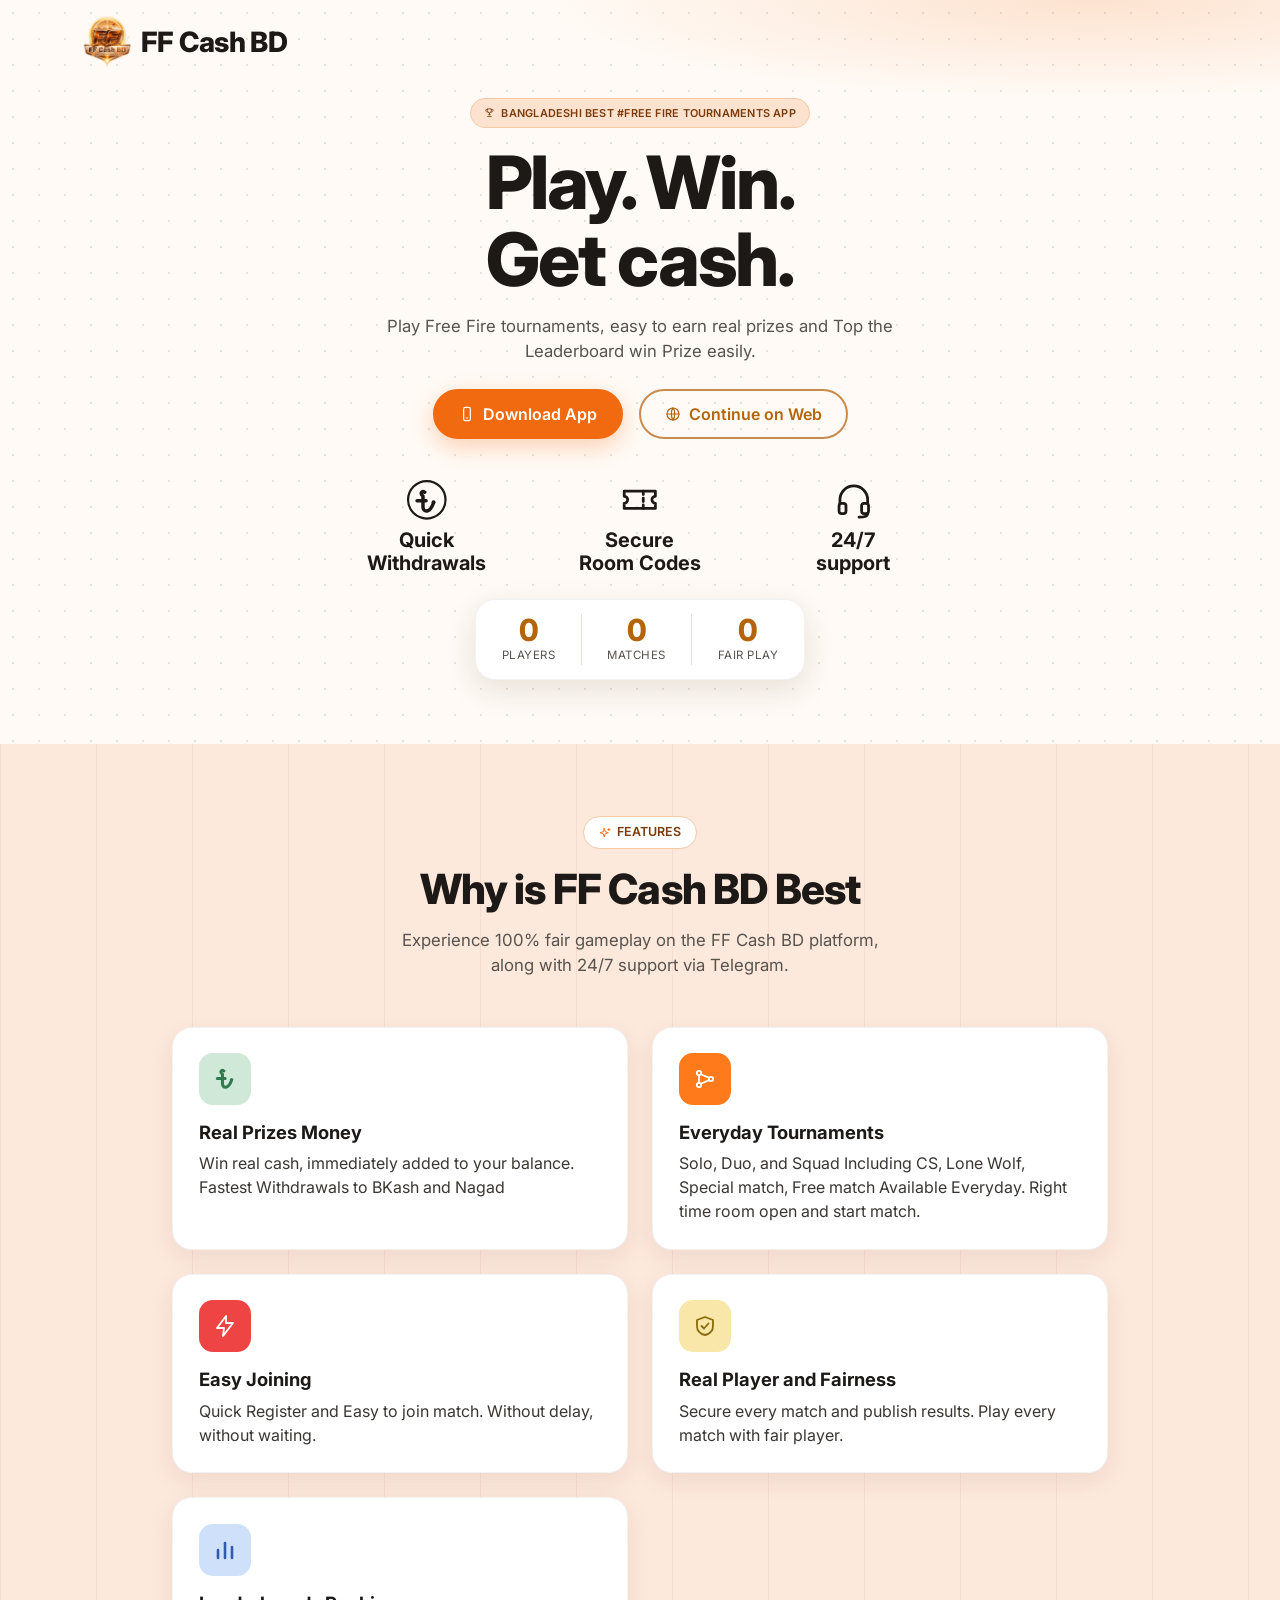
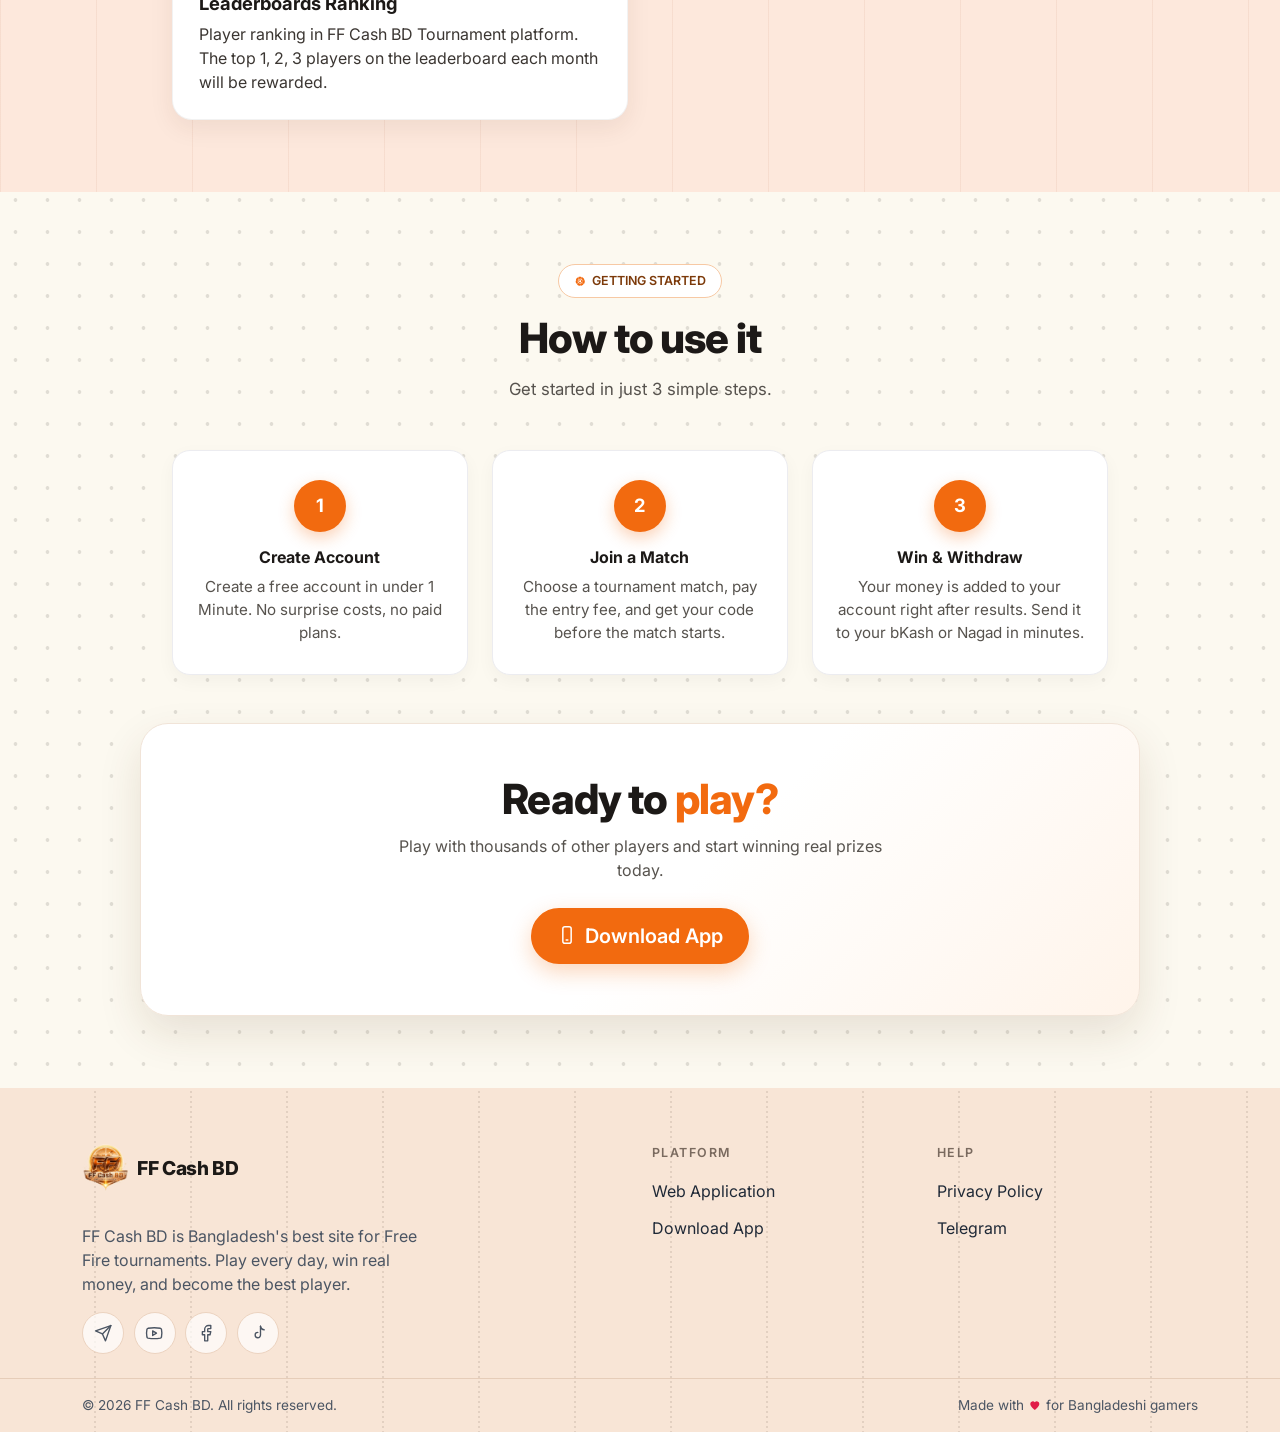
==== commit 8aac9c67: "Update index.html" ====
--- a/index.html
+++ b/index.html
@@ -188,7 +188,7 @@
       <div class="row g-4">
         <div class="col-lg-5">
           <a class="brand brand-sm mb-3" href="#top" aria-label="FF Cash BD home">
-            <img class="brand-logo" src="assets/img/logo.png" alt="FF Cash BD logo" width="45" height="48">
+            <img class="brand-logo" src="assets/img/logo.webp" alt="FF Cash BD logo" width="45" height="48">
             <span class="brand-name">FF Cash BD</span>
           </a>
           <p class="mt-3">FF Cash BD is Bangladesh's best site for Free Fire tournaments. Play every day, win real money, and become the best player.</p>
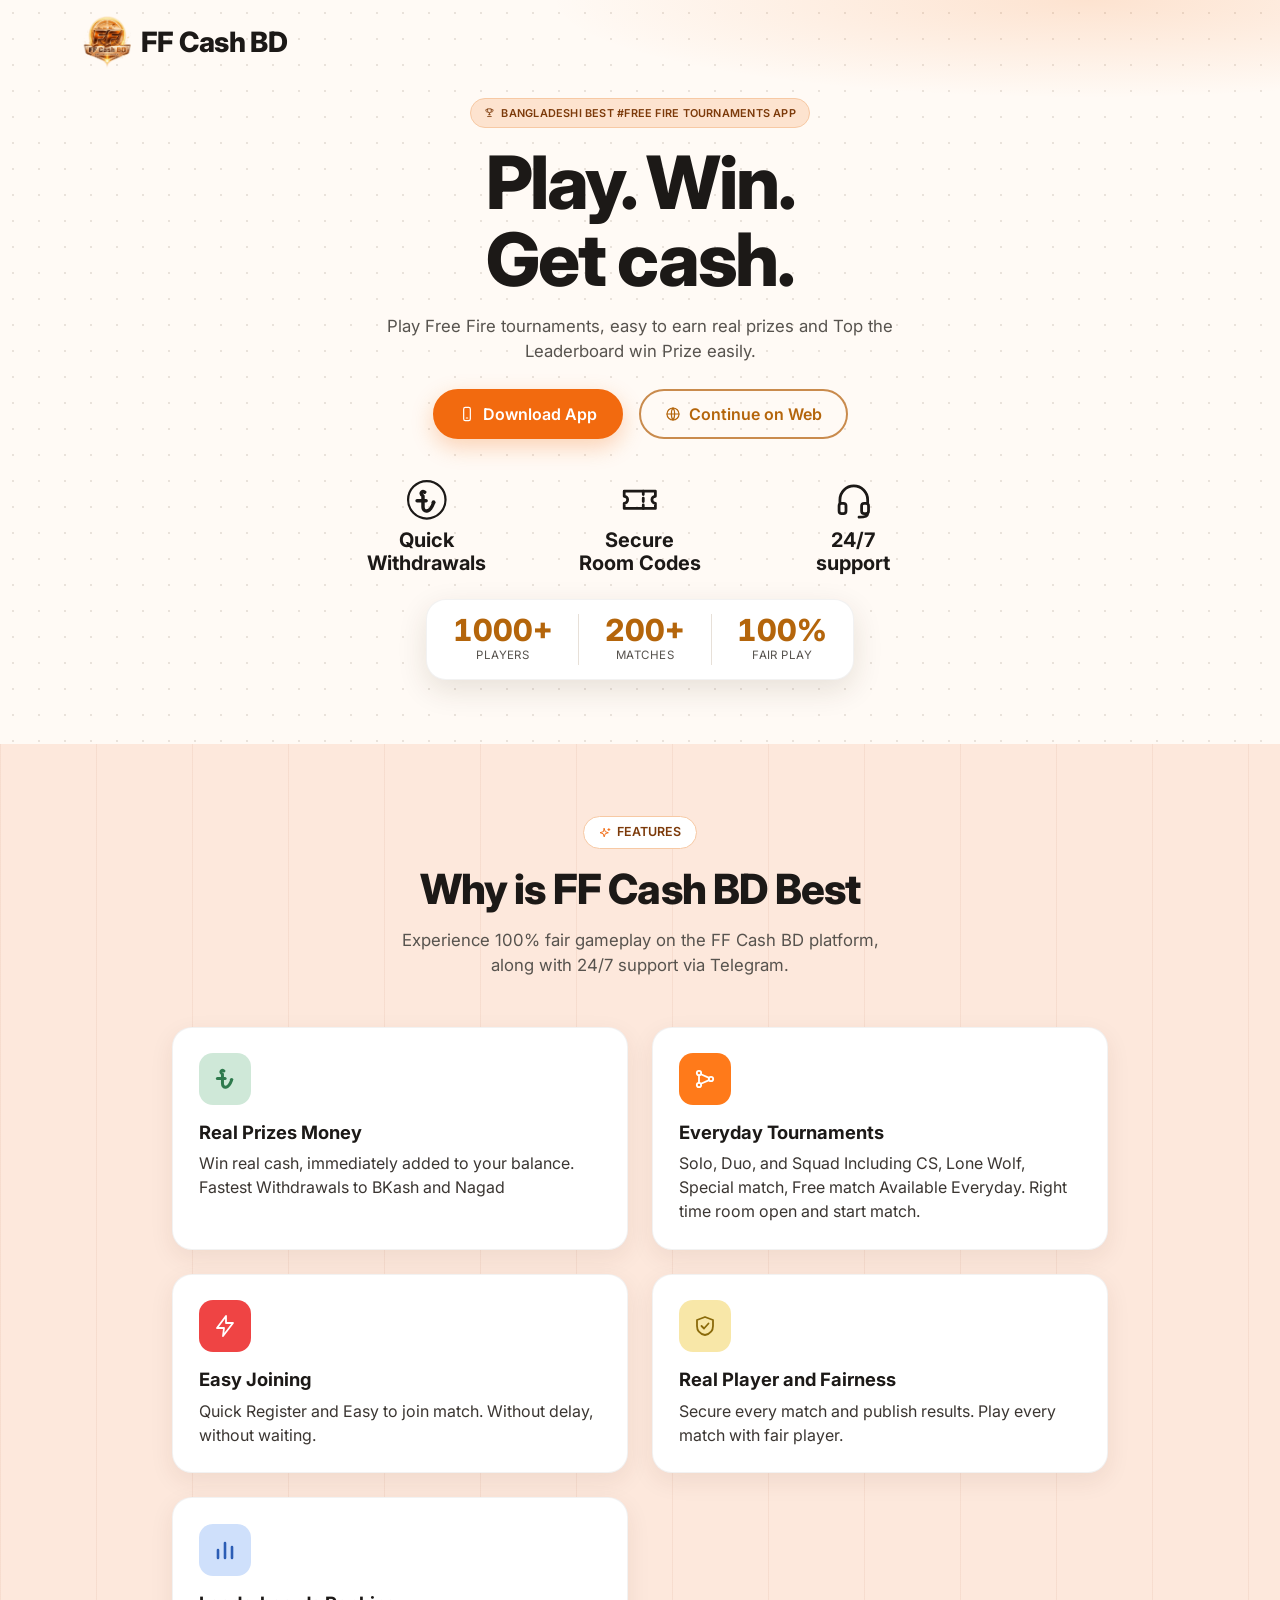
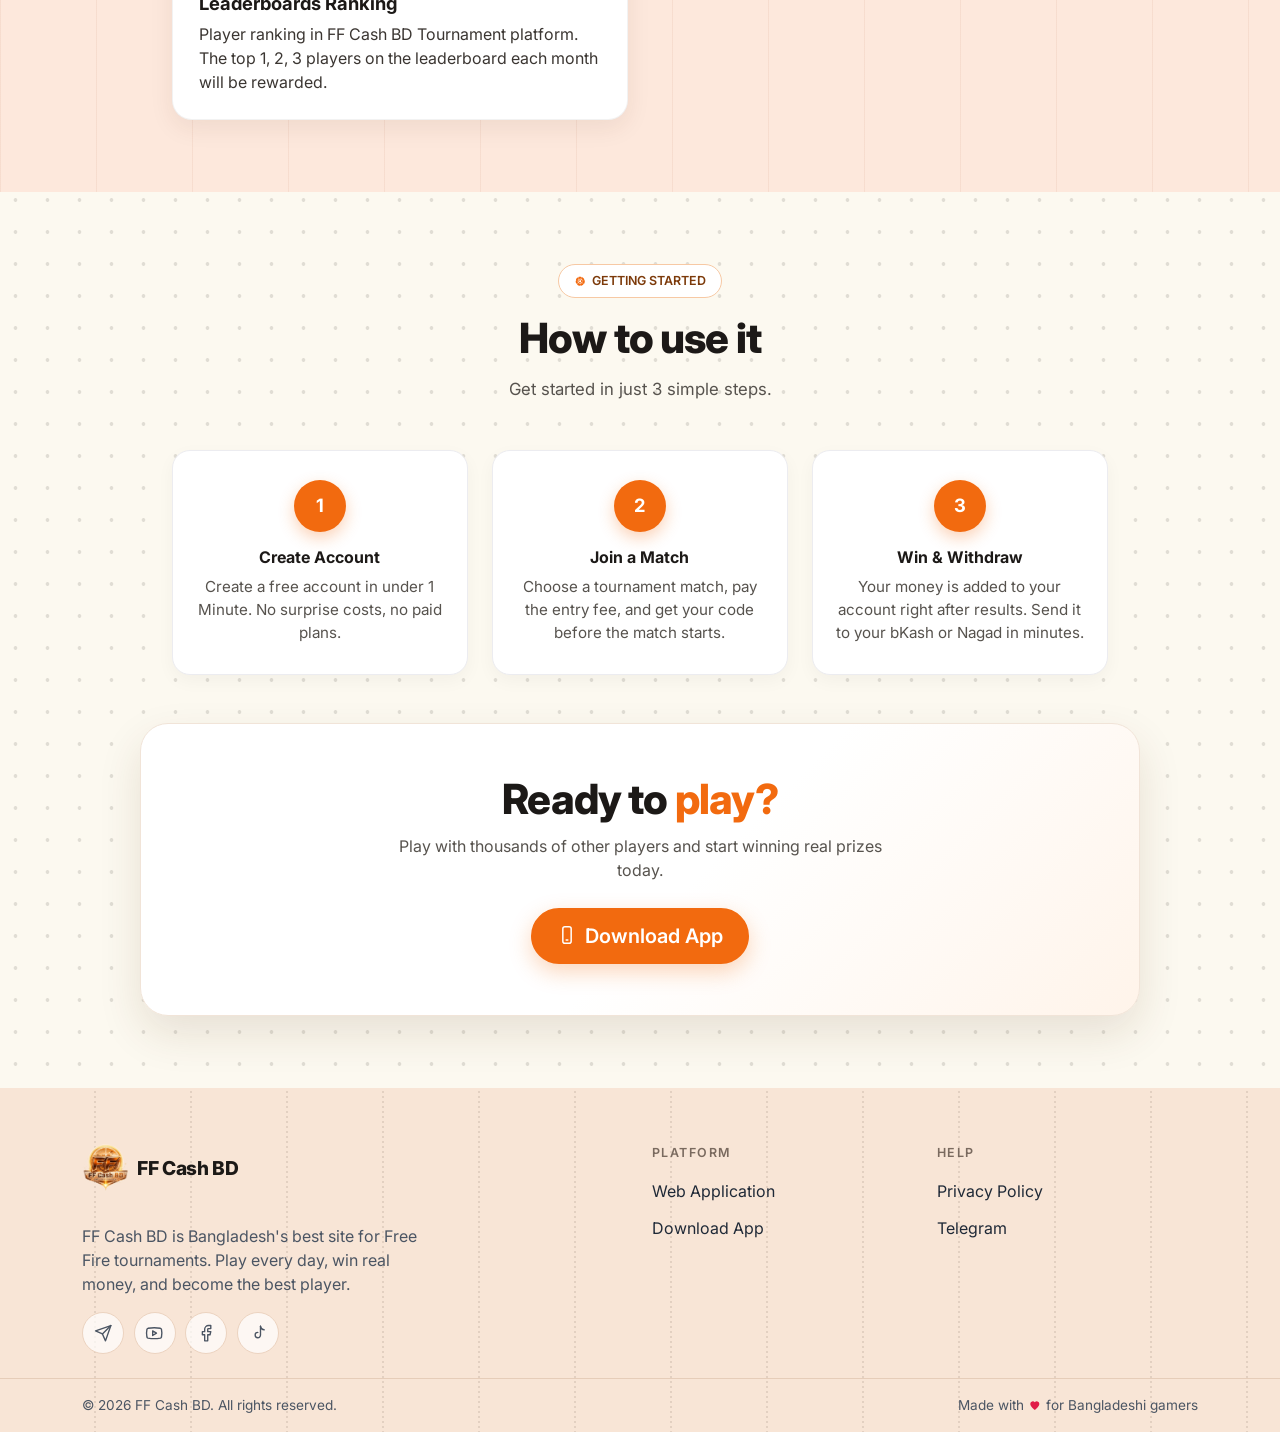
==== commit ade6183e: "Update index.html" ====
--- a/index.html
+++ b/index.html
@@ -57,7 +57,7 @@
 
       <div class="d-flex flex-wrap justify-content-center gap-3 mt-4">
         <a href="#" class="btn btn-ff"><svg class="ico me-2" aria-hidden="true"><use href="#i-phone"/></svg>Download App</a>
-        <a href="#" class="btn btn-ff-outline"><svg class="ico me-2" aria-hidden="true"><use href="#i-globe"/></svg>Continue on Web</a>
+        <a href="assets/ffcashbd.html" class="btn btn-ff-outline"><svg class="ico me-2" aria-hidden="true"><use href="#i-globe"/></svg>Continue on Web</a>
       </div>
 
       <div class="row g-3 justify-content-center mt-4 mx-auto" style="max-width:640px">
@@ -77,11 +77,11 @@
 
       <div class="stats-card mt-4" role="group" aria-label="Platform statistics">
         <div class="stat">
-          <div class="stat-num"><span class="count" data-target="92466" data-suffix="+">0</span></div>
+          <div class="stat-num"><span class="count" data-target="1000" data-suffix="+">0</span></div>
           <div class="stat-label">Players</div>
         </div>
         <div class="stat">
-          <div class="stat-num"><span class="count" data-target="43370" data-suffix="+">0</span></div>
+          <div class="stat-num"><span class="count" data-target="200" data-suffix="+">0</span></div>
           <div class="stat-label">Matches</div>
         </div>
         <div class="stat">
@@ -202,7 +202,7 @@
         <div class="col-6 col-lg-3 offset-lg-1">
           <div class="foot-head">Platform</div>
           <ul>
-            <li><a href="#">Web Application</a></li>
+            <li><a href="assets/ffcashbd.html">Web Application</a></li>
             <li><a href="#">Download App</a></li>
           </ul>
         </div>
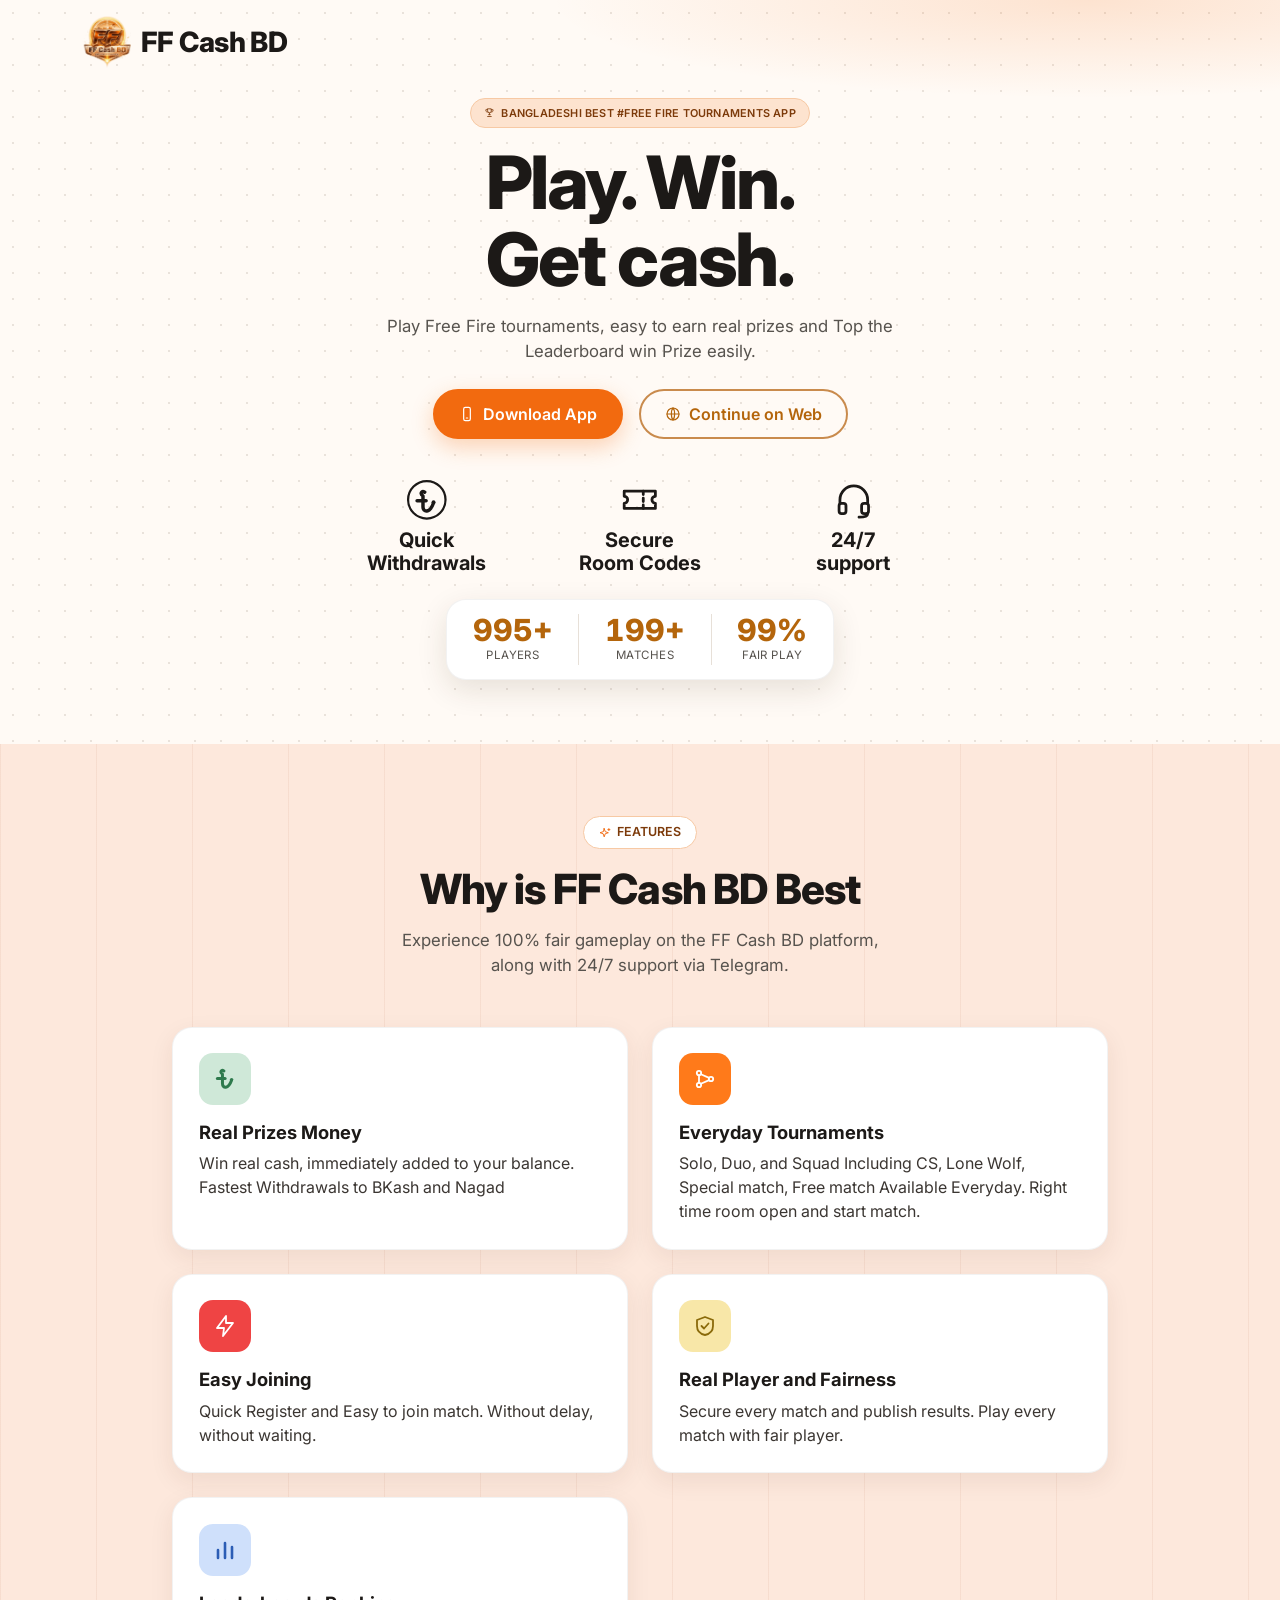
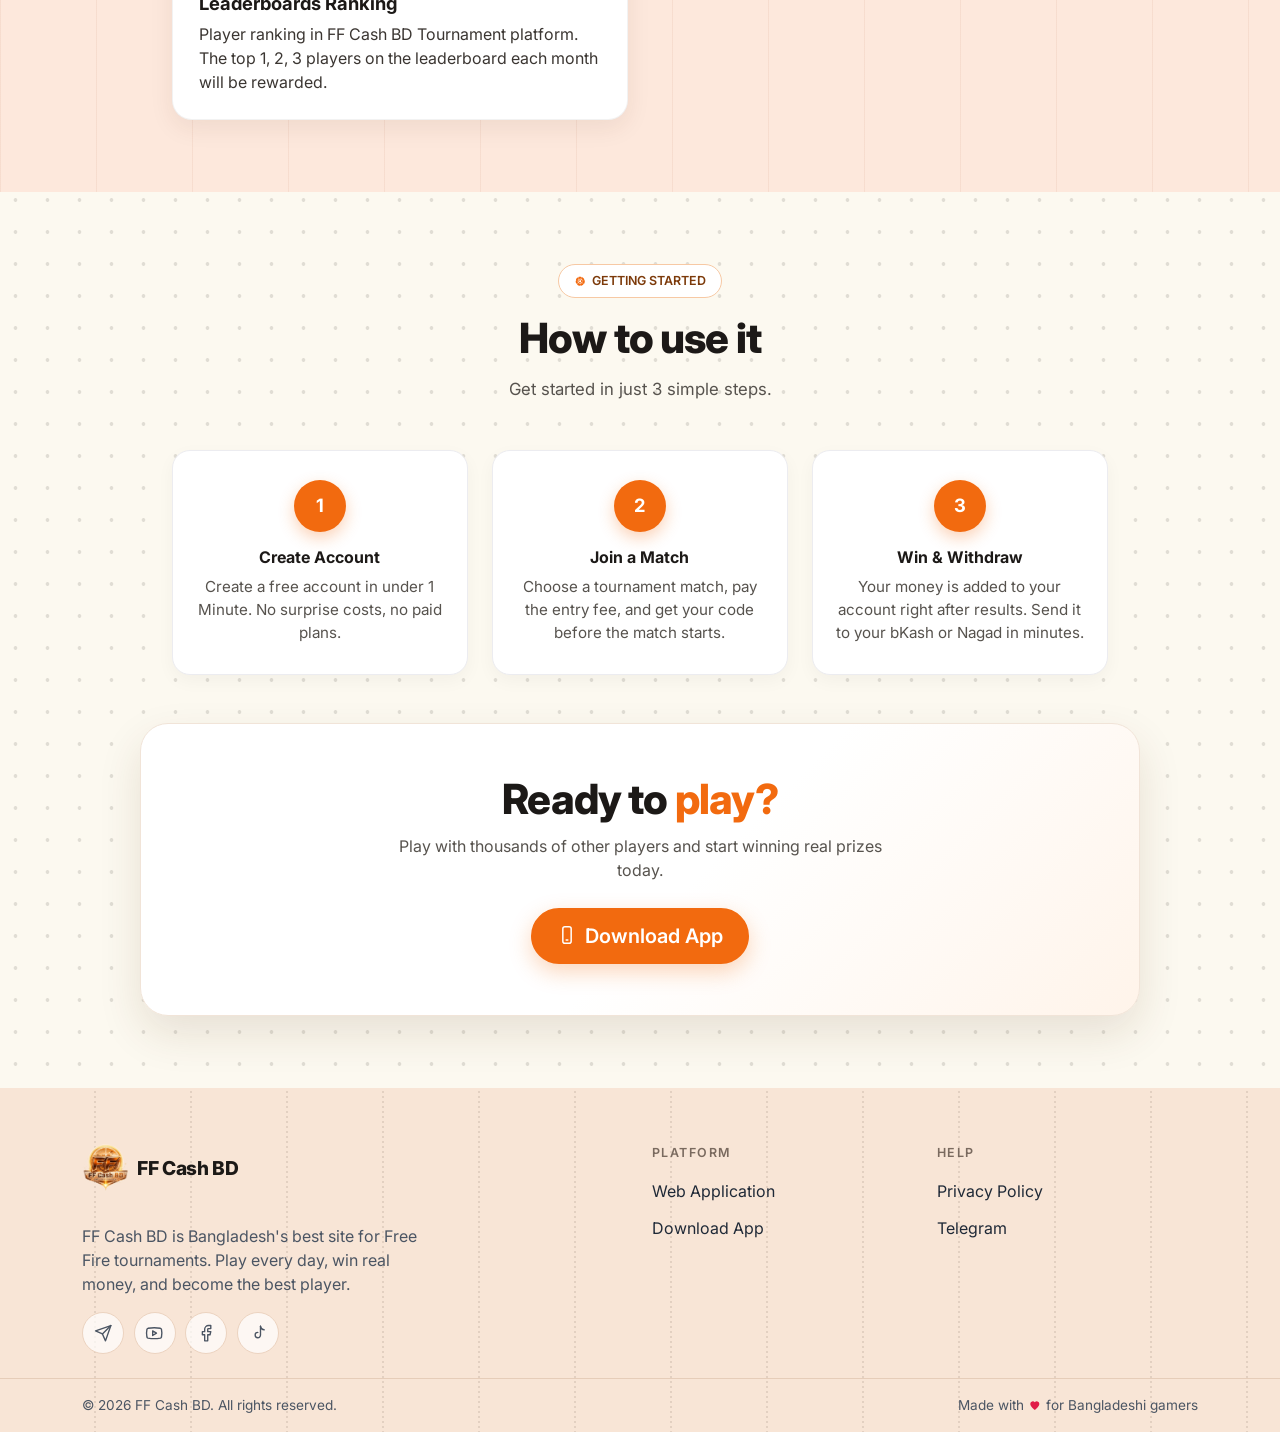
==== commit 95af43d0: "Update index.html" ====
--- a/index.html
+++ b/index.html
@@ -56,7 +56,7 @@
       <p class="hero-sub mx-auto">Play Free Fire tournaments, easy to earn real prizes and Top the Leaderboard win Prize easily.</p>
 
       <div class="d-flex flex-wrap justify-content-center gap-3 mt-4">
-        <a href="#" class="btn btn-ff"><svg class="ico me-2" aria-hidden="true"><use href="#i-phone"/></svg>Download App</a>
+        <a href="https://download1529.mediafire.com/3wguribftsbg6m82wTPmO8I7RhpX5Xt1ltk7xIEiilmdx5S5UWlZBKU4jeRyZU-6iDpijubs0vUgpcHzmDN4uuBZGkI5eqOz9gdZz0HHw_xanF5lI-ENfJF3vo-kIVZgK5u4mctTYdz37ssDxWsamZGSJ7xCMUj1JPzbHdZXaS8dQGM/0wug503nn0ly82t/FF+Cash+BD+1.1.0%282%29.apk" class="btn btn-ff"><svg class="ico me-2" aria-hidden="true"><use href="#i-phone"/></svg>Download App</a>
         <a href="assets/ffcashbd.html" class="btn btn-ff-outline"><svg class="ico me-2" aria-hidden="true"><use href="#i-globe"/></svg>Continue on Web</a>
       </div>
 
@@ -177,7 +177,7 @@
       <div class="cta-card mt-5 mx-auto" style="max-width:1000px">
         <h2>Ready to <span>play?</span></h2>
         <p>Play with thousands of other players and start winning real prizes today.</p>
-        <a href="#" class="btn btn-ff btn-lg"><svg class="ico me-2" aria-hidden="true"><use href="#i-phone"/></svg>Download App</a>
+        <a href="https://download1529.mediafire.com/3wguribftsbg6m82wTPmO8I7RhpX5Xt1ltk7xIEiilmdx5S5UWlZBKU4jeRyZU-6iDpijubs0vUgpcHzmDN4uuBZGkI5eqOz9gdZz0HHw_xanF5lI-ENfJF3vo-kIVZgK5u4mctTYdz37ssDxWsamZGSJ7xCMUj1JPzbHdZXaS8dQGM/0wug503nn0ly82t/FF+Cash+BD+1.1.0%282%29.apk" class="btn btn-ff btn-lg"><svg class="ico me-2" aria-hidden="true"><use href="#i-phone"/></svg>Download App</a>
       </div>
     </div>
   </section>
@@ -203,7 +203,7 @@
           <div class="foot-head">Platform</div>
           <ul>
             <li><a href="assets/ffcashbd.html">Web Application</a></li>
-            <li><a href="#">Download App</a></li>
+            <li><a href="https://download1529.mediafire.com/3wguribftsbg6m82wTPmO8I7RhpX5Xt1ltk7xIEiilmdx5S5UWlZBKU4jeRyZU-6iDpijubs0vUgpcHzmDN4uuBZGkI5eqOz9gdZz0HHw_xanF5lI-ENfJF3vo-kIVZgK5u4mctTYdz37ssDxWsamZGSJ7xCMUj1JPzbHdZXaS8dQGM/0wug503nn0ly82t/FF+Cash+BD+1.1.0%282%29.apk">Download App</a></li>
           </ul>
         </div>
         <div class="col-6 col-lg-3 col-xl-2">
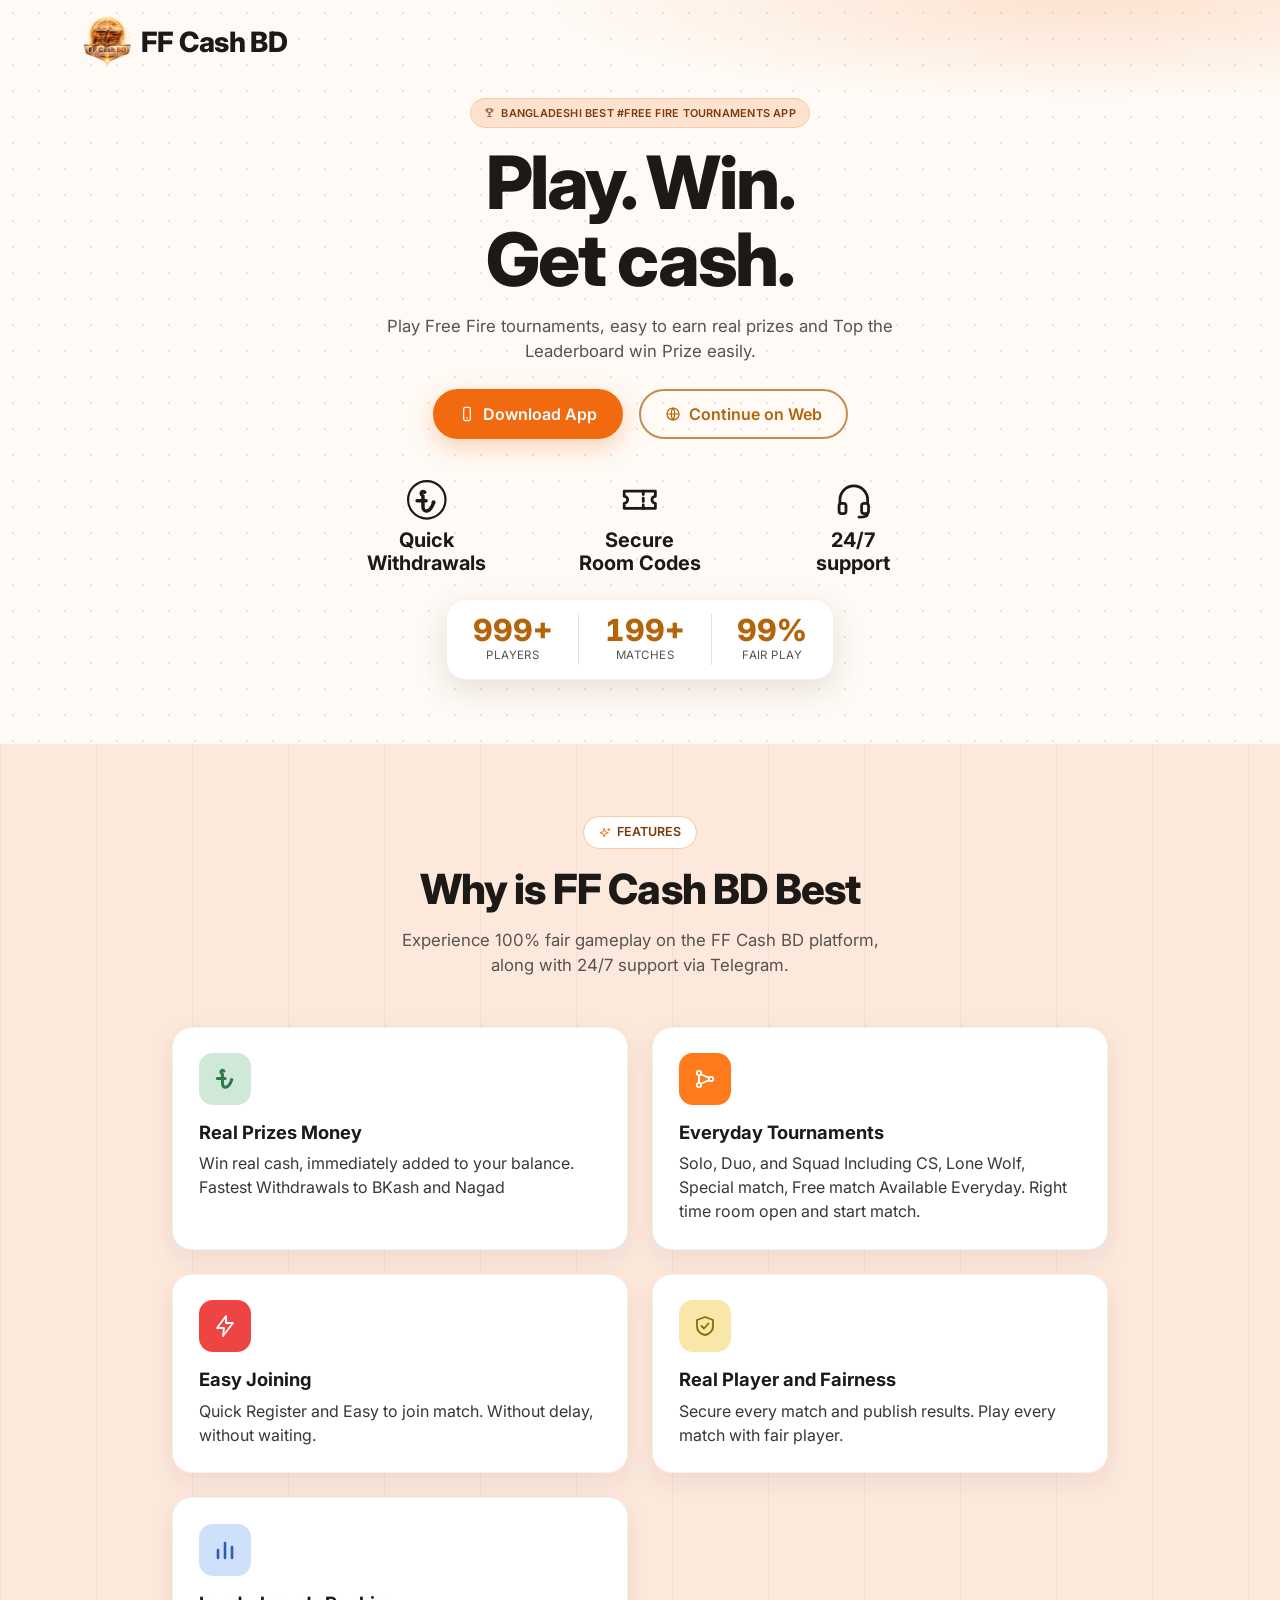
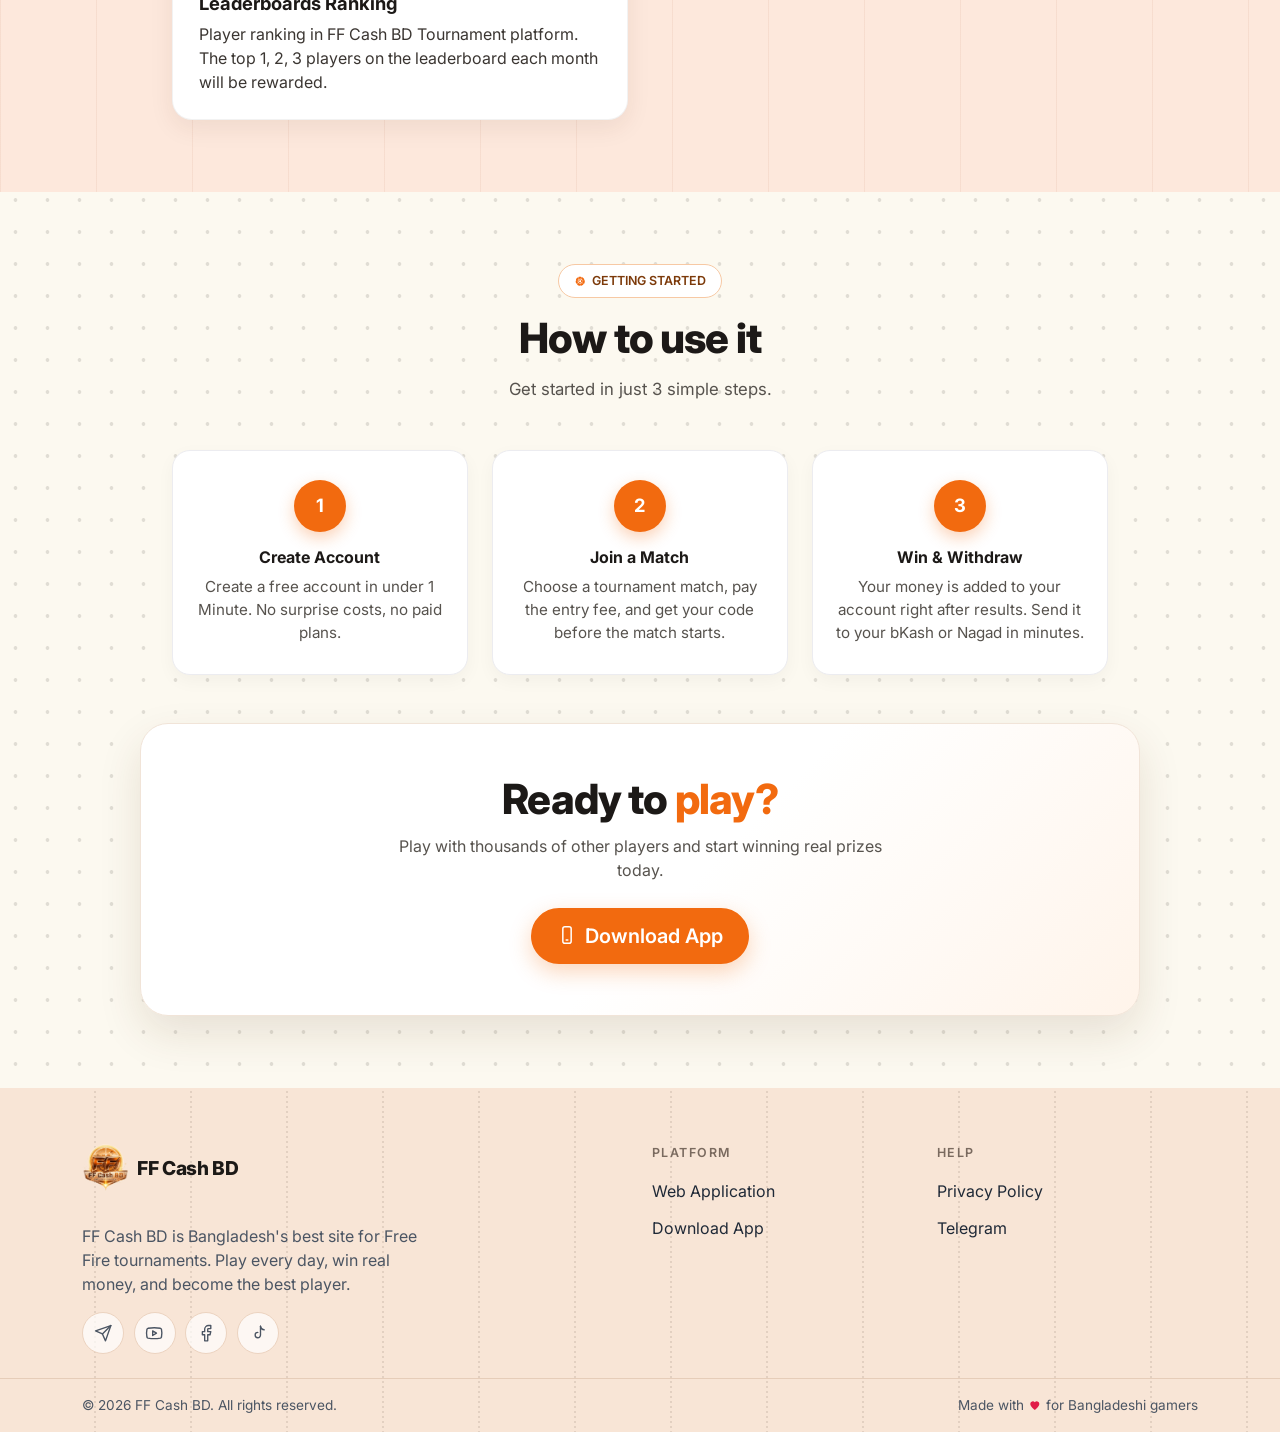
==== commit ddd214d1: "Update index.html" ====
--- a/index.html
+++ b/index.html
@@ -56,7 +56,7 @@
       <p class="hero-sub mx-auto">Play Free Fire tournaments, easy to earn real prizes and Top the Leaderboard win Prize easily.</p>
 
       <div class="d-flex flex-wrap justify-content-center gap-3 mt-4">
-        <a href="https://download1529.mediafire.com/3wguribftsbg6m82wTPmO8I7RhpX5Xt1ltk7xIEiilmdx5S5UWlZBKU4jeRyZU-6iDpijubs0vUgpcHzmDN4uuBZGkI5eqOz9gdZz0HHw_xanF5lI-ENfJF3vo-kIVZgK5u4mctTYdz37ssDxWsamZGSJ7xCMUj1JPzbHdZXaS8dQGM/0wug503nn0ly82t/FF+Cash+BD+1.1.0%282%29.apk" class="btn btn-ff"><svg class="ico me-2" aria-hidden="true"><use href="#i-phone"/></svg>Download App</a>
+        <a href="https://files.catbox.moe/7qe6pf.apk" class="btn btn-ff"><svg class="ico me-2" aria-hidden="true"><use href="#i-phone"/></svg>Download App</a>
         <a href="assets/ffcashbd.html" class="btn btn-ff-outline"><svg class="ico me-2" aria-hidden="true"><use href="#i-globe"/></svg>Continue on Web</a>
       </div>
 
@@ -177,7 +177,7 @@
       <div class="cta-card mt-5 mx-auto" style="max-width:1000px">
         <h2>Ready to <span>play?</span></h2>
         <p>Play with thousands of other players and start winning real prizes today.</p>
-        <a href="https://download1529.mediafire.com/3wguribftsbg6m82wTPmO8I7RhpX5Xt1ltk7xIEiilmdx5S5UWlZBKU4jeRyZU-6iDpijubs0vUgpcHzmDN4uuBZGkI5eqOz9gdZz0HHw_xanF5lI-ENfJF3vo-kIVZgK5u4mctTYdz37ssDxWsamZGSJ7xCMUj1JPzbHdZXaS8dQGM/0wug503nn0ly82t/FF+Cash+BD+1.1.0%282%29.apk" class="btn btn-ff btn-lg"><svg class="ico me-2" aria-hidden="true"><use href="#i-phone"/></svg>Download App</a>
+        <a href="https://files.catbox.moe/7qe6pf.apk" class="btn btn-ff btn-lg"><svg class="ico me-2" aria-hidden="true"><use href="#i-phone"/></svg>Download App</a>
       </div>
     </div>
   </section>
@@ -203,7 +203,7 @@
           <div class="foot-head">Platform</div>
           <ul>
             <li><a href="assets/ffcashbd.html">Web Application</a></li>
-            <li><a href="https://download1529.mediafire.com/3wguribftsbg6m82wTPmO8I7RhpX5Xt1ltk7xIEiilmdx5S5UWlZBKU4jeRyZU-6iDpijubs0vUgpcHzmDN4uuBZGkI5eqOz9gdZz0HHw_xanF5lI-ENfJF3vo-kIVZgK5u4mctTYdz37ssDxWsamZGSJ7xCMUj1JPzbHdZXaS8dQGM/0wug503nn0ly82t/FF+Cash+BD+1.1.0%282%29.apk">Download App</a></li>
+            <li><a href="https://files.catbox.moe/7qe6pf.apk">Download App</a></li>
           </ul>
         </div>
         <div class="col-6 col-lg-3 col-xl-2">
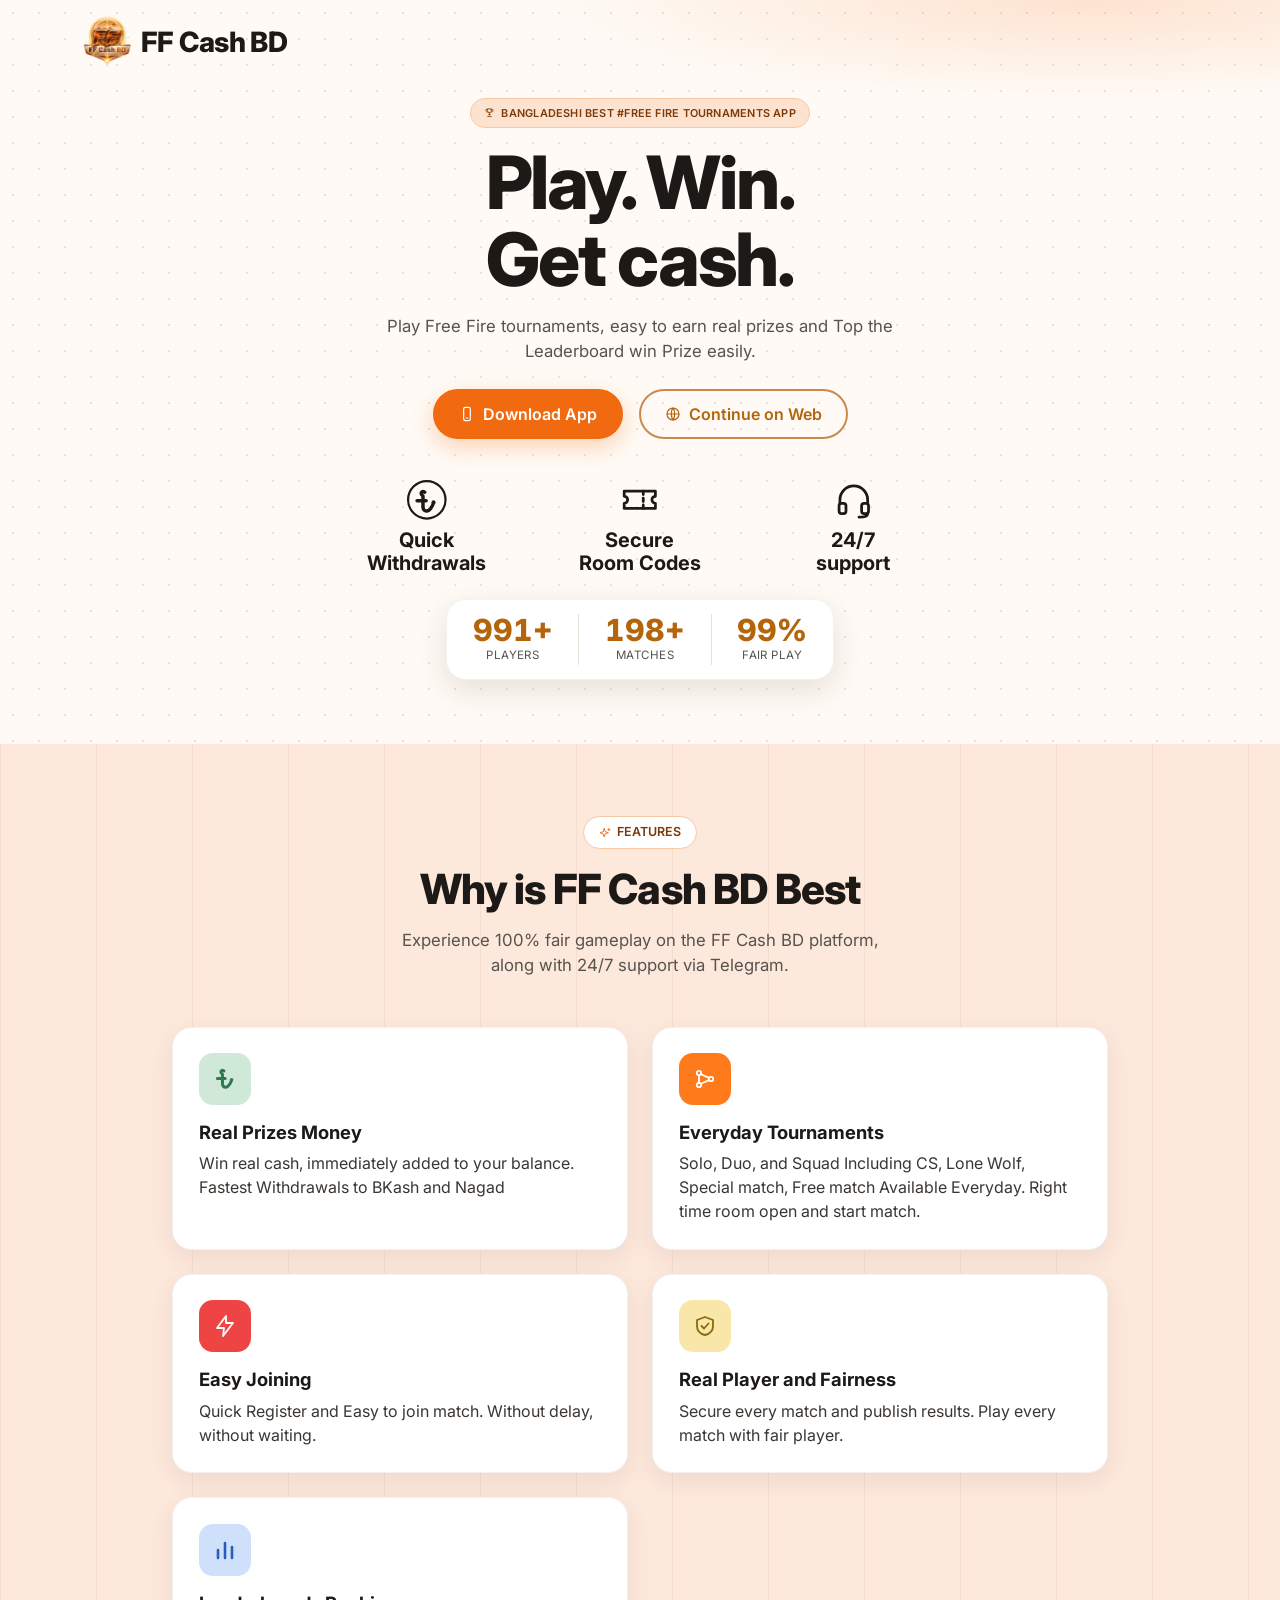
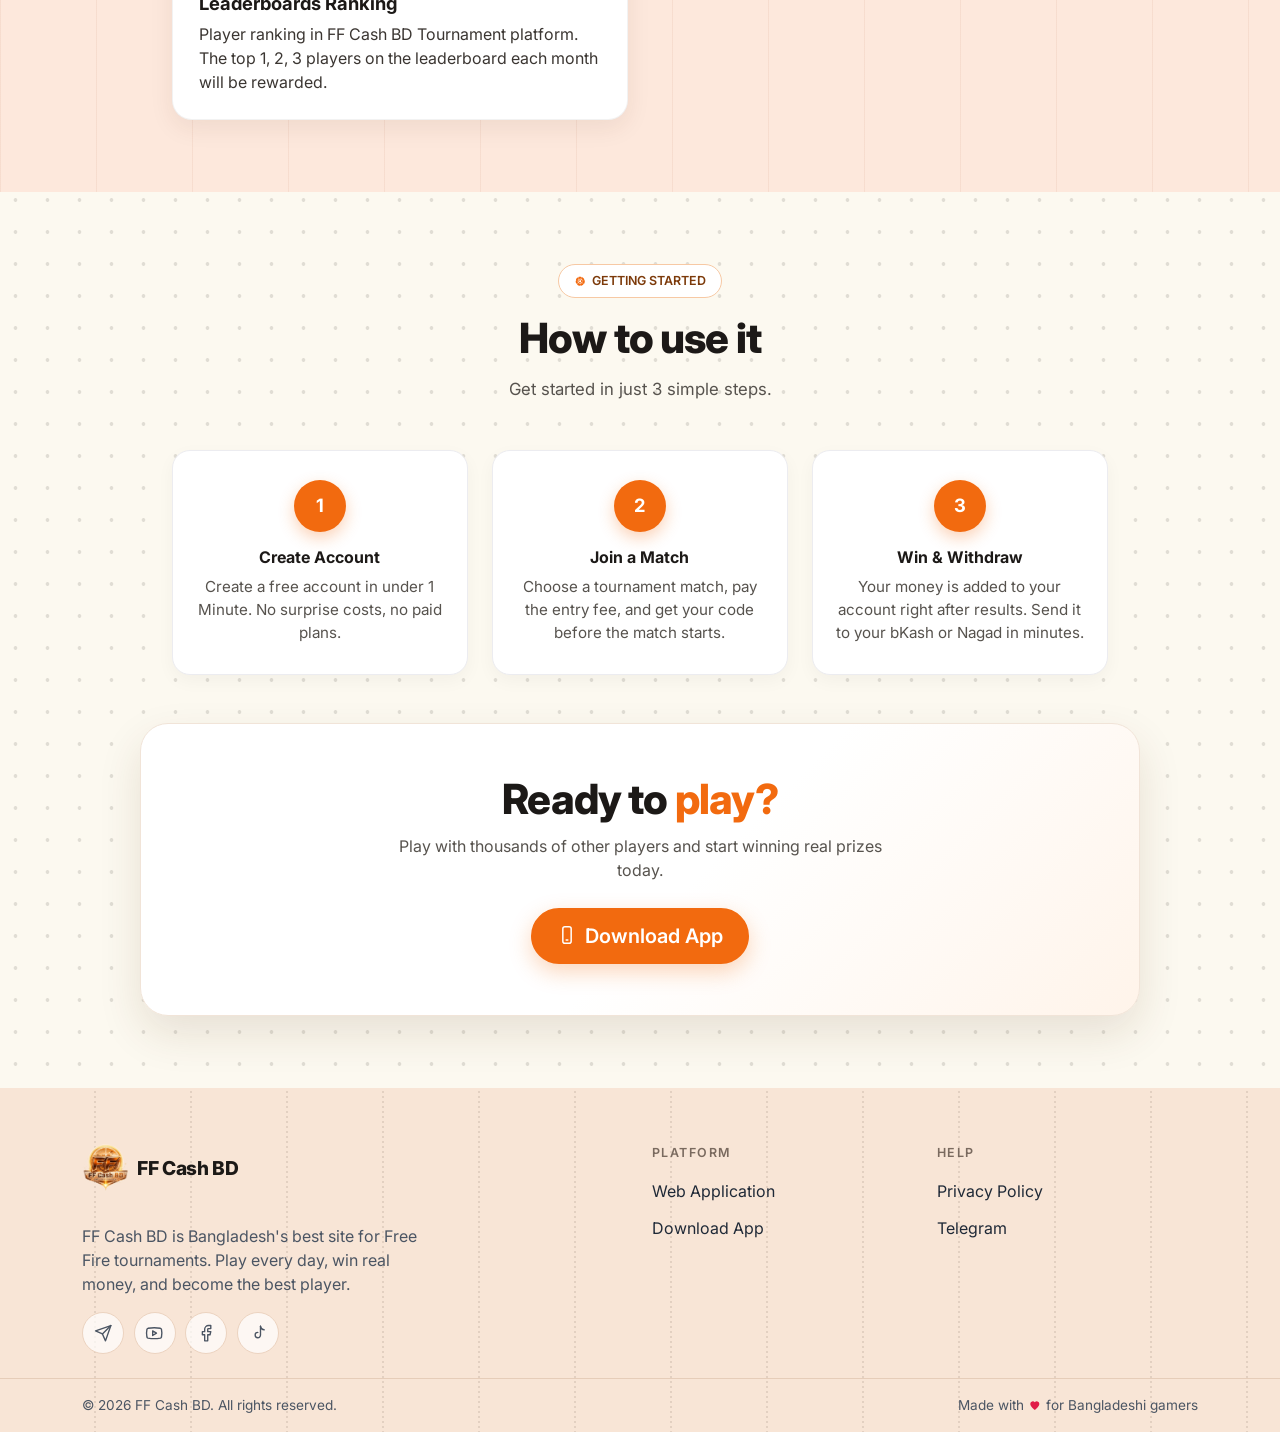
==== commit 4f8632fd: "Update index.html" ====
--- a/index.html
+++ b/index.html
@@ -56,7 +56,7 @@
       <p class="hero-sub mx-auto">Play Free Fire tournaments, easy to earn real prizes and Top the Leaderboard win Prize easily.</p>
 
       <div class="d-flex flex-wrap justify-content-center gap-3 mt-4">
-        <a href="https://files.catbox.moe/7qe6pf.apk" class="btn btn-ff"><svg class="ico me-2" aria-hidden="true"><use href="#i-phone"/></svg>Download App</a>
+        <a href="https://files.catbox.moe/3rb7ou.apk" class="btn btn-ff"><svg class="ico me-2" aria-hidden="true"><use href="#i-phone"/></svg>Download App</a>
         <a href="assets/ffcashbd.html" class="btn btn-ff-outline"><svg class="ico me-2" aria-hidden="true"><use href="#i-globe"/></svg>Continue on Web</a>
       </div>
 
